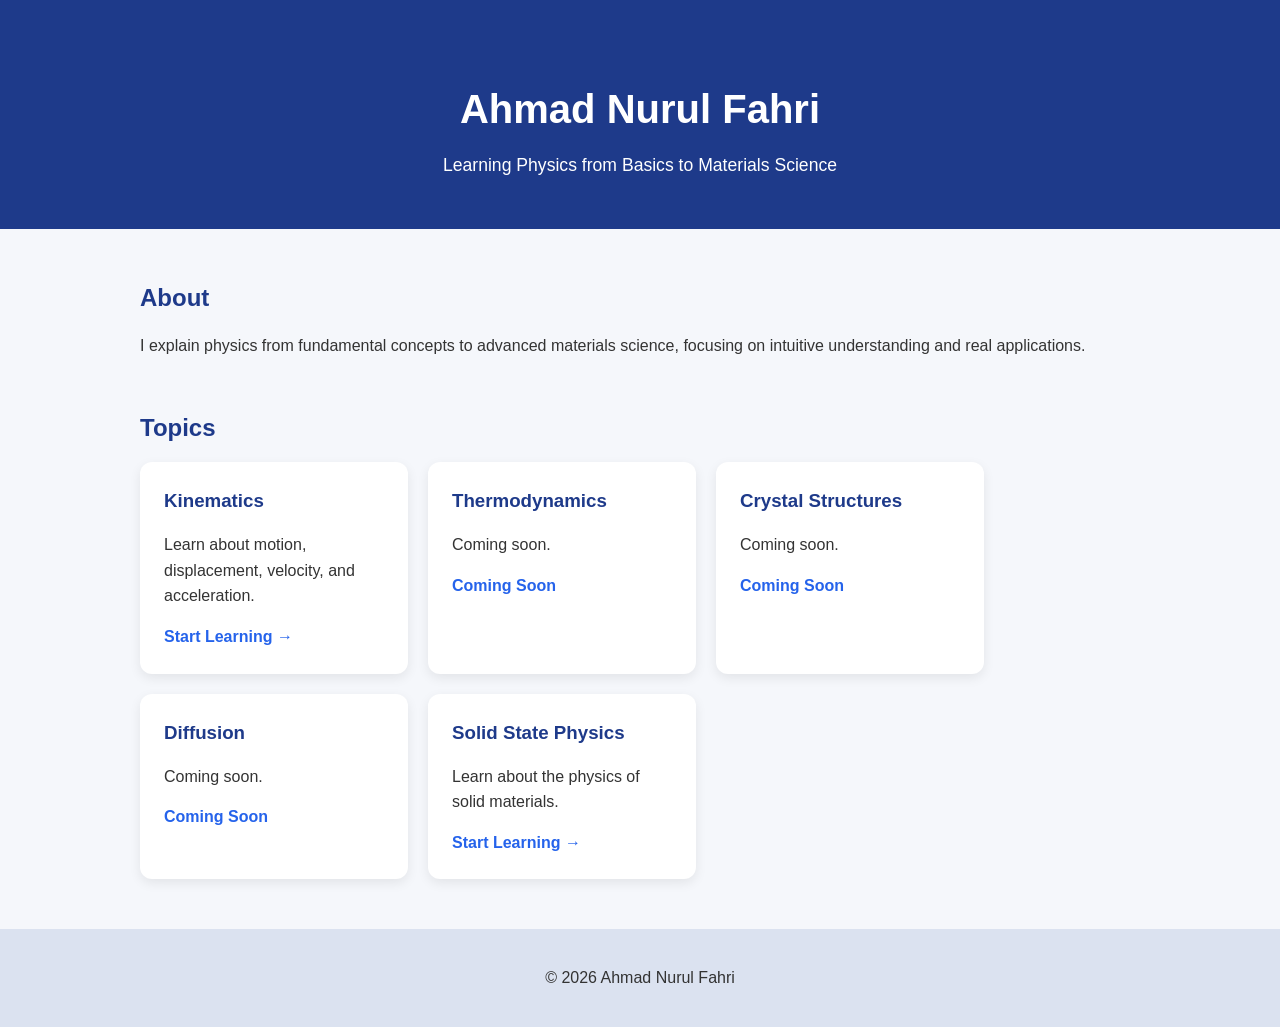
==== index.html @ f4416a4a "Add files via upload" ====
<!DOCTYPE html>
<html lang="en">
<head>
    <meta charset="UTF-8">
    <meta name="viewport" content="width=device-width, initial-scale=1.0">
    <title>Ahmad Nurul Fahri</title>
    <link rel="stylesheet" href="style.css">
</head>
<body>

    <header>
        <h1>Ahmad Nurul Fahri</h1>
        <p>Learning Physics from Basics to Materials Science</p>
    </header>

    <section class="about">
        <h2>About</h2>
        <p>
            I explain physics from fundamental concepts to advanced materials science,
            focusing on intuitive understanding and real applications.
        </p>
    </section>

    <section class="topics">
    <h2>Topics</h2>
    <div class="topic-grid">
        <a href="kinematics.html" class="topic-card">
            <h3>Kinematics</h3>
            <p>Learn about motion, displacement, velocity, and acceleration.</p>
            <span>Start Learning →</span>
        </a>

        <a href="#" class="topic-card">
            <h3>Thermodynamics</h3>
            <p>Coming soon.</p>
            <span>Coming Soon</span>
        </a>

        <a href="#" class="topic-card">
            <h3>Crystal Structures</h3>
            <p>Coming soon.</p>
            <span>Coming Soon</span>
        </a>

        <a href="#" class="topic-card">
            <h3>Diffusion</h3>
            <p>Coming soon.</p>
            <span>Coming Soon</span>
        </a>

        <a href="solidstatephysics.html" class="topic-card">
            <h3>Solid State Physics</h3>
            <p>Learn about the physics of solid materials.</p>
            <span>Start Learning →</span>
        </a>
    </div>
    </section>

    <footer>
        <p>© 2026 Ahmad Nurul Fahri</p>
    </footer>

</body>
</html>
---- style.css ----
body {
    font-family: "Segoe UI", Arial, sans-serif;
    margin: 0;
    background-color: #f5f7fb;
    color: #333;
    line-height: 1.6;
}

header {
    background-color: #1e3a8a;
    color: white;
    text-align: center;
    padding: 50px 20px;
}

header h1 {
    margin-bottom: 10px;
    font-size: 2.5rem;
}

header p {
    margin: 0;
    font-size: 1.1rem;
}

section {
    max-width: 1000px;
    margin: 50px auto;
    padding: 0 20px;
}

h2 {
    color: #1e3a8a;
    margin-bottom: 15px;
}

a {
    text-decoration: none;
}

.topic-grid {
    display: flex;
    flex-wrap: wrap;
    gap: 20px;
}

.topic-card {
    background: white;
    padding: 24px;
    border-radius: 12px;
    width: 220px;
    box-shadow: 0 4px 12px rgba(0, 0, 0, 0.08);
    color: #333;
    transition: transform 0.2s ease, box-shadow 0.2s ease;
}

.topic-card:hover {
    transform: translateY(-5px);
    box-shadow: 0 8px 18px rgba(0, 0, 0, 0.12);
}

.topic-card h3 {
    margin-top: 0;
    margin-bottom: 10px;
    color: #1e3a8a;
}

.topic-card p {
    margin-bottom: 15px;
}

.topic-card span {
    color: #2563eb;
    font-weight: bold;
}

.lesson-header {
    background-color: #1e3a8a;
    color: white;
    text-align: center;
    padding: 50px 20px;
}

.back-button {
    display: inline-block;
    margin-top: 20px;
    background-color: white;
    color: #1e3a8a;
    padding: 10px 18px;
    border-radius: 8px;
    font-weight: bold;
}

.back-button:hover {
    background-color: #e5e7eb;
}

.lesson-container {
    max-width: 900px;
    margin: 40px auto;
    padding: 0 20px;
}

.lesson-section {
    background: white;
    padding: 25px;
    margin-bottom: 25px;
    border-radius: 12px;
    box-shadow: 0 4px 12px rgba(0, 0, 0, 0.06);
}

.lesson-section h3 {
    margin-top: 20px;
    color: #2563eb;
}

.lesson-section ul {
    padding-left: 20px;
}

.lesson-section li {
    margin-bottom: 8px;
}

.equation {
    background-color: #eef4ff;
    border-left: 4px solid #2563eb;
    padding: 12px 16px;
    border-radius: 6px;
    font-weight: bold;
    margin: 15px 0;
}

.video-placeholder {
    margin-top: 15px;
    background-color: #e5e7eb;
    border: 2px dashed #9ca3af;
    border-radius: 12px;
    height: 220px;
    display: flex;
    justify-content: center;
    align-items: center;
    color: #555;
    font-size: 1.1rem;
}

footer {
    text-align: center;
    padding: 20px;
    background-color: #dbe2f0;
    margin-top: 40px;
}
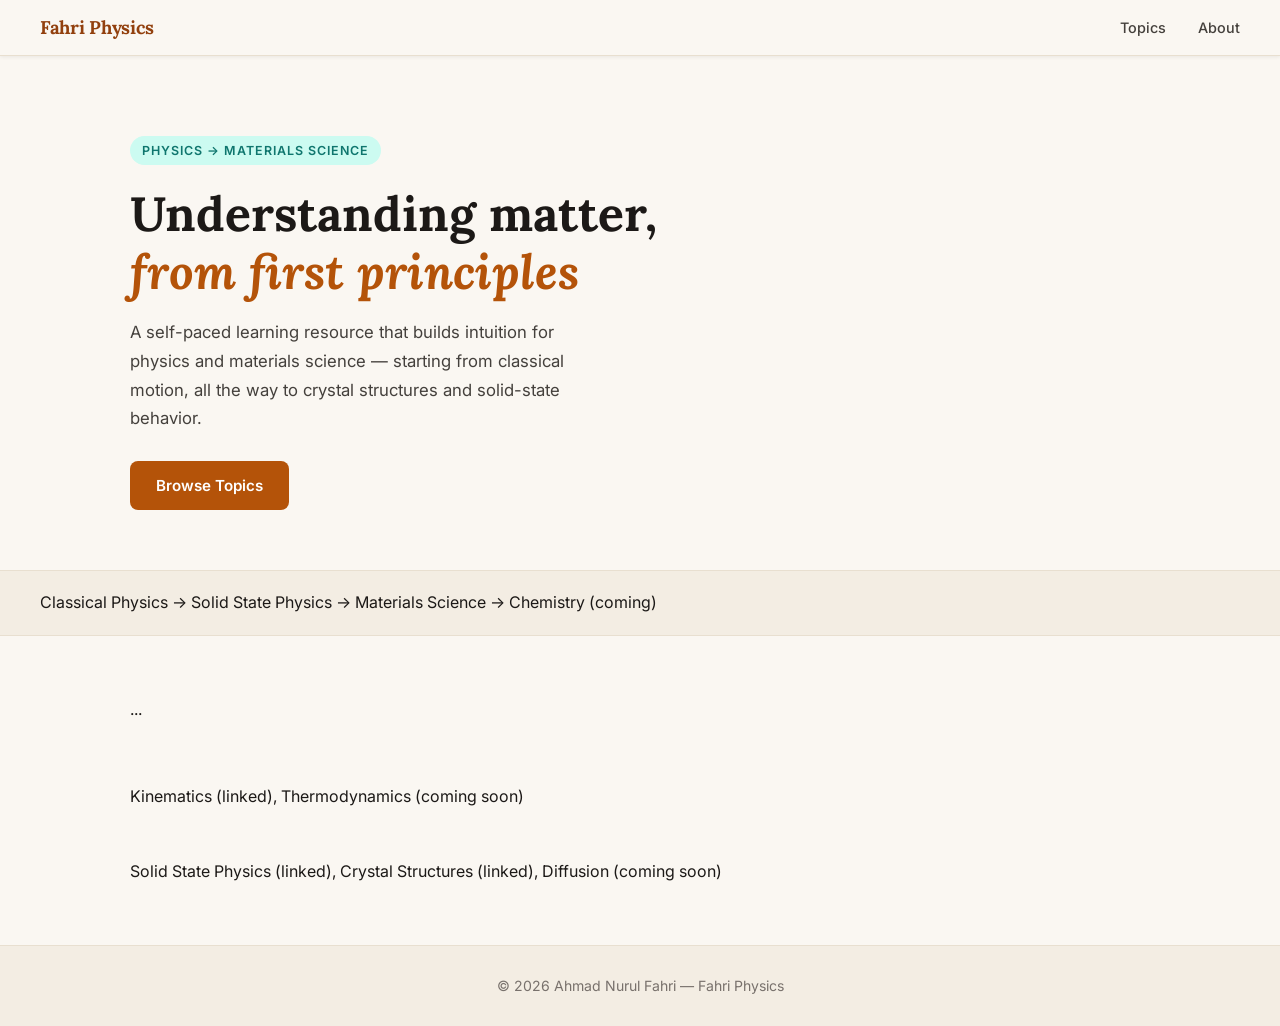
==== commit 1d897250: "Update index.html" ====
--- a/index.html
+++ b/index.html
@@ -3,62 +3,53 @@
 <head>
     <meta charset="UTF-8">
     <meta name="viewport" content="width=device-width, initial-scale=1.0">
-    <title>Ahmad Nurul Fahri</title>
+    <title>Fahri Physics — From Fundamentals to Materials Science</title>
     <link rel="stylesheet" href="style.css">
 </head>
 <body>
 
-    <header>
-        <h1>Ahmad Nurul Fahri</h1>
-        <p>Learning Physics from Basics to Materials Science</p>
-    </header>
+<!-- NAV -->
+<nav>
+    <span class="nav-logo">Fahri Physics</span>
+    <ul class="nav-links">
+        <li><a href="#topics">Topics</a></li>
+        <li><a href="#about">About</a></li>
+    </ul>
+</nav>
 
-    <section class="about">
-        <h2>About</h2>
-        <p>
-            I explain physics from fundamental concepts to advanced materials science,
-            focusing on intuitive understanding and real applications.
-        </p>
-    </section>
+<!-- HERO: split layout -->
+<section class="hero">
+    <div class="hero-text">
+        <span class="hero-tag">Physics → Materials Science</span>
+        <h1>Understanding matter,<br><em>from first principles</em></h1>
+        <p>A self-paced learning resource that builds intuition for physics and materials science —
+           starting from classical motion, all the way to crystal structures and solid-state behavior.</p>
+        <a href="#topics" class="hero-cta">Browse Topics</a>
+    </div>
+    <div class="hero-visual">
+        <!-- Atom SVG -->
+        <svg viewBox="0 0 280 280" ...> ... </svg>
+    </div>
+</section>
 
-    <section class="topics">
-    <h2>Topics</h2>
-    <div class="topic-grid">
-        <a href="kinematics.html" class="topic-card">
-            <h3>Kinematics</h3>
-            <p>Learn about motion, displacement, velocity, and acceleration.</p>
-            <span>Start Learning →</span>
-        </a>
+<!-- LEARNING PATH BAR -->
+<div class="path-bar">
+    Classical Physics → Solid State Physics → Materials Science → Chemistry (coming)
+</div>
 
-        <a href="#" class="topic-card">
-            <h3>Thermodynamics</h3>
-            <p>Coming soon.</p>
-            <span>Coming Soon</span>
-        </a>
+<!-- ABOUT -->
+<section class="about-section" id="about"> ... </section>
 
-        <a href="#" class="topic-card">
-            <h3>Crystal Structures</h3>
-            <p>Coming soon.</p>
-            <span>Coming Soon</span>
-        </a>
+<!-- TOPICS grouped by phase -->
+<section class="topics-section" id="topics">
+    <div class="topic-group"> <!-- Classical Physics -->
+        Kinematics (linked), Thermodynamics (coming soon)
+    </div>
+    <div class="topic-group"> <!-- Solid State Physics -->
+        Solid State Physics (linked), Crystal Structures (linked), Diffusion (coming soon)
+    </div>
+</section>
 
-        <a href="#" class="topic-card">
-            <h3>Diffusion</h3>
-            <p>Coming soon.</p>
-            <span>Coming Soon</span>
-        </a>
-
-        <a href="solidstatephysics.html" class="topic-card">
-            <h3>Solid State Physics</h3>
-            <p>Learn about the physics of solid materials.</p>
-            <span>Start Learning →</span>
-        </a>
-    </div>
-    </section>
-
-    <footer>
-        <p>© 2026 Ahmad Nurul Fahri</p>
-    </footer>
-
+<footer>© 2026 Ahmad Nurul Fahri — Fahri Physics</footer>
 </body>
 </html>
--- a/style.css
+++ b/style.css
@@ -1,152 +1,770 @@
+/* ===== FONTS ===== */
+@import url('https://fonts.googleapis.com/css2?family=Lora:ital,wght@0,400;0,600;0,700;1,400&family=Inter:wght@400;500;600&display=swap');
+
+/* ===== RESET & BASE ===== */
+*, *::before, *::after {
+    box-sizing: border-box;
+    margin: 0;
+    padding: 0;
+}
+
+:root {
+    --cream:    #faf7f2;
+    --cream-2:  #f3ede3;
+    --cream-3:  #e8dfd0;
+    --brown:    #92400e;
+    --amber:    #b45309;
+    --amber-lt: #fde68a;
+    --teal:     #0f766e;
+    --teal-lt:  #ccfbf1;
+    --ink:      #1c1917;
+    --ink-2:    #44403c;
+    --ink-3:    #78716c;
+    --white:    #ffffff;
+    --shadow-sm: 0 1px 4px rgba(0,0,0,0.07);
+    --shadow-md: 0 4px 16px rgba(0,0,0,0.10);
+    --shadow-lg: 0 8px 32px rgba(0,0,0,0.12);
+    --radius:   12px;
+}
+
+html { scroll-behavior: smooth; }
+
 body {
-    font-family: "Segoe UI", Arial, sans-serif;
+    font-family: 'Inter', sans-serif;
+    background-color: var(--cream);
+    color: var(--ink);
+    line-height: 1.7;
+    font-size: 1rem;
+}
+
+a { text-decoration: none; color: inherit; }
+
+/* ===== NAV ===== */
+nav {
+    position: sticky;
+    top: 0;
+    z-index: 100;
+    background: var(--cream);
+    border-bottom: 1px solid var(--cream-3);
+    padding: 0 40px;
+    display: flex;
+    align-items: center;
+    justify-content: space-between;
+    height: 56px;
+    box-shadow: var(--shadow-sm);
+}
+
+.nav-logo {
+    font-family: 'Lora', serif;
+    font-weight: 700;
+    font-size: 1.15rem;
+    color: var(--brown);
+    letter-spacing: -0.3px;
+}
+
+.nav-links {
+    display: flex;
+    gap: 32px;
+    list-style: none;
+}
+
+.nav-links a {
+    font-size: 0.9rem;
+    font-weight: 500;
+    color: var(--ink-2);
+    transition: color 0.2s;
+}
+
+.nav-links a:hover { color: var(--amber); }
+
+/* ===== HERO ===== */
+.hero {
+    max-width: 1100px;
+    margin: 0 auto;
+    padding: 80px 40px 60px;
+    display: flex;
+    align-items: center;
+    gap: 60px;
+}
+
+.hero-text { flex: 1; }
+
+.hero-tag {
+    display: inline-block;
+    background: var(--teal-lt);
+    color: var(--teal);
+    font-size: 0.78rem;
+    font-weight: 600;
+    letter-spacing: 0.08em;
+    text-transform: uppercase;
+    padding: 4px 12px;
+    border-radius: 100px;
+    margin-bottom: 20px;
+}
+
+.hero-text h1 {
+    font-family: 'Lora', serif;
+    font-size: clamp(2rem, 5vw, 3rem);
+    font-weight: 700;
+    line-height: 1.2;
+    color: var(--ink);
+    margin-bottom: 18px;
+}
+
+.hero-text h1 em {
+    font-style: italic;
+    color: var(--amber);
+}
+
+.hero-text p {
+    font-size: 1.05rem;
+    color: var(--ink-2);
+    max-width: 480px;
+    margin-bottom: 28px;
+}
+
+.hero-cta {
+    display: inline-block;
+    background: var(--amber);
+    color: var(--white);
+    padding: 12px 26px;
+    border-radius: 8px;
+    font-weight: 600;
+    font-size: 0.95rem;
+    transition: background 0.2s, transform 0.15s;
+}
+.hero-cta:hover {
+    background: var(--brown);
+    transform: translateY(-1px);
+}
+
+/* Hero visual — atom SVG decoration */
+.hero-visual {
+    flex: 0 0 300px;
+    display: flex;
+    align-items: center;
+    justify-content: center;
+}
+
+.hero-visual svg {
+    width: 280px;
+    height: 280px;
+    opacity: 0.85;
+}
+
+/* ===== DIVIDER ===== */
+.section-divider {
+    height: 1px;
+    background: var(--cream-3);
+    max-width: 1100px;
+    margin: 0 auto;
+}
+
+/* ===== ABOUT ===== */
+.about-section {
+    max-width: 1100px;
+    margin: 60px auto;
+    padding: 0 40px;
+    display: flex;
+    gap: 48px;
+    align-items: flex-start;
+}
+
+.about-label {
+    font-family: 'Lora', serif;
+    font-size: 0.75rem;
+    font-weight: 600;
+    letter-spacing: 0.12em;
+    text-transform: uppercase;
+    color: var(--ink-3);
+    min-width: 80px;
+    padding-top: 5px;
+}
+
+.about-body h2 {
+    font-family: 'Lora', serif;
+    font-size: 1.5rem;
+    font-weight: 700;
+    color: var(--ink);
+    margin-bottom: 12px;
+}
+
+.about-body p {
+    color: var(--ink-2);
+    max-width: 580px;
+}
+
+/* ===== PATH BAR ===== */
+.path-bar {
+    background: var(--cream-2);
+    border-top: 1px solid var(--cream-3);
+    border-bottom: 1px solid var(--cream-3);
+    padding: 18px 40px;
+}
+
+.path-bar-inner {
+    max-width: 1100px;
+    margin: 0 auto;
+    display: flex;
+    align-items: center;
+    gap: 0;
+    flex-wrap: wrap;
+    font-size: 0.85rem;
+    color: var(--ink-2);
+    font-weight: 500;
+}
+
+.path-step {
+    display: flex;
+    align-items: center;
+    gap: 8px;
+}
+
+.path-step-dot {
+    width: 10px;
+    height: 10px;
+    border-radius: 50%;
+    background: var(--cream-3);
+    border: 2px solid var(--ink-3);
+    flex-shrink: 0;
+}
+
+.path-step.active .path-step-dot {
+    background: var(--amber);
+    border-color: var(--amber);
+}
+
+.path-step.done .path-step-dot {
+    background: var(--teal);
+    border-color: var(--teal);
+}
+
+.path-arrow {
+    margin: 0 12px;
+    color: var(--ink-3);
+}
+
+/* ===== TOPICS ===== */
+.topics-section {
+    max-width: 1100px;
+    margin: 60px auto;
+    padding: 0 40px;
+}
+
+.topics-section h2 {
+    font-family: 'Lora', serif;
+    font-size: 1.6rem;
+    font-weight: 700;
+    color: var(--ink);
+    margin-bottom: 8px;
+}
+
+.topics-section .section-sub {
+    color: var(--ink-3);
+    font-size: 0.95rem;
+    margin-bottom: 32px;
+}
+
+.topic-group {
+    margin-bottom: 48px;
+}
+
+.topic-group-label {
+    font-size: 0.75rem;
+    font-weight: 600;
+    letter-spacing: 0.1em;
+    text-transform: uppercase;
+    color: var(--amber);
+    border-bottom: 1px solid var(--cream-3);
+    padding-bottom: 8px;
+    margin-bottom: 20px;
+}
+
+.topic-grid {
+    display: grid;
+    grid-template-columns: repeat(auto-fill, minmax(220px, 1fr));
+    gap: 18px;
+}
+
+.topic-card {
+    background: var(--white);
+    border: 1px solid var(--cream-3);
+    border-radius: var(--radius);
+    padding: 22px;
+    display: flex;
+    flex-direction: column;
+    gap: 8px;
+    transition: box-shadow 0.2s, transform 0.2s, border-color 0.2s;
+    cursor: pointer;
+}
+
+.topic-card:hover {
+    box-shadow: var(--shadow-md);
+    transform: translateY(-3px);
+    border-color: var(--amber);
+}
+
+.topic-card.disabled {
+    opacity: 0.6;
+    pointer-events: none;
+}
+
+.topic-card-icon {
+    font-size: 1.5rem;
+    margin-bottom: 4px;
+}
+
+.topic-card h3 {
+    font-family: 'Lora', serif;
+    font-size: 1.05rem;
+    font-weight: 700;
+    color: var(--ink);
+}
+
+.topic-card p {
+    font-size: 0.88rem;
+    color: var(--ink-3);
+    flex: 1;
+}
+
+.topic-card-cta {
+    font-size: 0.82rem;
+    font-weight: 600;
+    color: var(--teal);
+}
+
+.topic-card.disabled .topic-card-cta {
+    color: var(--ink-3);
+}
+
+/* ===== FOOTER ===== */
+footer {
+    background: var(--cream-2);
+    border-top: 1px solid var(--cream-3);
+    text-align: center;
+    padding: 28px 20px;
+    font-size: 0.88rem;
+    color: var(--ink-3);
+    margin-top: 60px;
+}
+
+/* ===========================
+   LESSON PAGES
+   =========================== */
+
+/* --- Header --- */
+.lesson-header {
+    background: linear-gradient(135deg, #1c1917 0%, #292524 100%);
+    color: var(--white);
+    padding: 56px 40px 44px;
+    position: relative;
+    overflow: hidden;
+}
+
+.lesson-header::before {
+    content: '';
+    position: absolute;
+    inset: 0;
+    background: repeating-linear-gradient(
+        -55deg,
+        transparent,
+        transparent 60px,
+        rgba(255,255,255,0.018) 60px,
+        rgba(255,255,255,0.018) 61px
+    );
+}
+
+.lesson-header-inner {
+    max-width: 900px;
+    margin: 0 auto;
+    position: relative;
+}
+
+.lesson-breadcrumb {
+    font-size: 0.8rem;
+    opacity: 0.55;
+    margin-bottom: 16px;
+    display: flex;
+    align-items: center;
+    gap: 6px;
+}
+
+.lesson-breadcrumb a {
+    color: inherit;
+    opacity: 0.9;
+    transition: opacity 0.15s;
+}
+.lesson-breadcrumb a:hover { opacity: 1; }
+
+.lesson-category-tag {
+    display: inline-block;
+    background: rgba(180, 83, 9, 0.35);
+    border: 1px solid rgba(180, 83, 9, 0.6);
+    color: #fbbf24;
+    font-size: 0.72rem;
+    font-weight: 600;
+    letter-spacing: 0.1em;
+    text-transform: uppercase;
+    padding: 3px 10px;
+    border-radius: 100px;
+    margin-bottom: 14px;
+}
+
+.lesson-header h1 {
+    font-family: 'Lora', serif;
+    font-size: clamp(1.9rem, 4vw, 2.8rem);
+    font-weight: 700;
+    margin-bottom: 10px;
+    line-height: 1.15;
+}
+
+.lesson-header p {
+    font-size: 1rem;
+    opacity: 0.7;
+    max-width: 500px;
+    margin-bottom: 28px;
+    line-height: 1.6;
+}
+
+.lesson-header-meta {
+    display: flex;
+    align-items: center;
+    gap: 24px;
+    flex-wrap: wrap;
+}
+
+.back-button {
+    display: inline-flex;
+    align-items: center;
+    gap: 6px;
+    background: rgba(255,255,255,0.1);
+    color: var(--white);
+    border: 1px solid rgba(255,255,255,0.18);
+    padding: 8px 16px;
+    border-radius: 8px;
+    font-size: 0.85rem;
+    font-weight: 500;
+    transition: background 0.2s;
+}
+.back-button:hover { background: rgba(255,255,255,0.2); }
+
+.lesson-read-time {
+    font-size: 0.8rem;
+    opacity: 0.5;
+}
+
+/* --- Layout: main + sidebar --- */
+.lesson-body {
+    max-width: 1100px;
+    margin: 48px auto;
+    padding: 0 24px;
+    display: grid;
+    grid-template-columns: 1fr 240px;
+    gap: 40px;
+    align-items: start;
+}
+
+/* --- TOC Sidebar --- */
+.lesson-toc {
+    position: sticky;
+    top: 72px;
+    background: var(--white);
+    border: 1px solid var(--cream-3);
+    border-radius: var(--radius);
+    padding: 20px;
+    box-shadow: var(--shadow-sm);
+}
+
+.lesson-toc-title {
+    font-size: 0.72rem;
+    font-weight: 700;
+    letter-spacing: 0.1em;
+    text-transform: uppercase;
+    color: var(--ink-3);
+    margin-bottom: 14px;
+}
+
+.lesson-toc ol {
+    list-style: none;
+    padding: 0;
+    counter-reset: toc;
+}
+
+.lesson-toc li {
+    counter-increment: toc;
+    margin-bottom: 8px;
+}
+
+.lesson-toc a {
+    display: flex;
+    align-items: flex-start;
+    gap: 8px;
+    font-size: 0.84rem;
+    color: var(--ink-2);
+    line-height: 1.4;
+    transition: color 0.15s;
+}
+
+.lesson-toc a::before {
+    content: counter(toc);
+    font-size: 0.72rem;
+    font-weight: 700;
+    color: var(--amber);
+    min-width: 16px;
+    padding-top: 1px;
+}
+
+.lesson-toc a:hover { color: var(--amber); }
+
+/* --- Lesson Sections --- */
+.lesson-content { min-width: 0; }
+
+.lesson-section {
+    background: var(--white);
+    border: 1px solid var(--cream-3);
+    border-radius: var(--radius);
+    padding: 32px 36px;
+    margin-bottom: 24px;
+    box-shadow: var(--shadow-sm);
+    scroll-margin-top: 80px;
+}
+
+.lesson-section-num {
+    font-size: 0.72rem;
+    font-weight: 700;
+    letter-spacing: 0.1em;
+    text-transform: uppercase;
+    color: var(--amber);
+    margin-bottom: 6px;
+}
+
+.lesson-section h2 {
+    font-family: 'Lora', serif;
+    font-size: 1.35rem;
+    font-weight: 700;
+    color: var(--ink);
+    margin-bottom: 16px;
+    padding-bottom: 12px;
+    border-bottom: 1px solid var(--cream-2);
+}
+
+.lesson-section h3 {
+    font-size: 1rem;
+    font-weight: 600;
+    color: var(--ink);
+    margin: 24px 0 8px;
+    display: flex;
+    align-items: center;
+    gap: 8px;
+}
+
+.lesson-section h3::before {
+    content: '';
+    display: inline-block;
+    width: 4px;
+    height: 16px;
+    background: var(--amber);
+    border-radius: 2px;
+    flex-shrink: 0;
+}
+
+.lesson-section p {
+    color: var(--ink-2);
+    margin-bottom: 12px;
+}
+
+.lesson-section ul, .lesson-section ol {
+    padding-left: 22px;
+    color: var(--ink-2);
+}
+
+.lesson-section li { margin-bottom: 8px; }
+
+/* --- Equation --- */
+.equation {
+    background: var(--cream-2);
+    border-left: 3px solid var(--amber);
+    padding: 16px 20px;
+    border-radius: 0 8px 8px 0;
+    font-family: 'Lora', serif;
+    font-weight: 600;
+    margin: 16px 0;
+    color: var(--ink);
+    font-size: 1.05rem;
+}
+
+/* --- Callout boxes --- */
+.callout {
+    border-radius: 10px;
+    padding: 16px 20px;
+    margin: 18px 0;
+    display: flex;
+    gap: 14px;
+    align-items: flex-start;
+}
+
+.callout-icon {
+    font-size: 1.1rem;
+    flex-shrink: 0;
+    margin-top: 1px;
+}
+
+.callout-body { flex: 1; }
+
+.callout-body strong {
+    display: block;
+    font-size: 0.85rem;
+    font-weight: 700;
+    margin-bottom: 4px;
+}
+
+.callout-body p {
+    font-size: 0.9rem;
     margin: 0;
-    background-color: #f5f7fb;
-    color: #333;
-    line-height: 1.6;
-}
-
-header {
-    background-color: #1e3a8a;
-    color: white;
-    text-align: center;
-    padding: 50px 20px;
-}
-
-header h1 {
-    margin-bottom: 10px;
-    font-size: 2.5rem;
-}
-
-header p {
-    margin: 0;
-    font-size: 1.1rem;
-}
-
-section {
-    max-width: 1000px;
-    margin: 50px auto;
-    padding: 0 20px;
-}
-
-h2 {
-    color: #1e3a8a;
-    margin-bottom: 15px;
-}
-
-a {
-    text-decoration: none;
-}
-
-.topic-grid {
-    display: flex;
-    flex-wrap: wrap;
-    gap: 20px;
-}
-
-.topic-card {
-    background: white;
-    padding: 24px;
-    border-radius: 12px;
-    width: 220px;
-    box-shadow: 0 4px 12px rgba(0, 0, 0, 0.08);
-    color: #333;
-    transition: transform 0.2s ease, box-shadow 0.2s ease;
-}
-
-.topic-card:hover {
-    transform: translateY(-5px);
-    box-shadow: 0 8px 18px rgba(0, 0, 0, 0.12);
-}
-
-.topic-card h3 {
-    margin-top: 0;
-    margin-bottom: 10px;
-    color: #1e3a8a;
-}
-
-.topic-card p {
-    margin-bottom: 15px;
-}
-
-.topic-card span {
-    color: #2563eb;
-    font-weight: bold;
-}
-
-.lesson-header {
-    background-color: #1e3a8a;
-    color: white;
-    text-align: center;
-    padding: 50px 20px;
-}
-
-.back-button {
+}
+
+.callout.tip {
+    background: var(--teal-lt);
+    border: 1px solid #99f6e4;
+}
+.callout.tip .callout-body strong { color: var(--teal); }
+.callout.tip .callout-body p { color: #134e4a; }
+
+.callout.key {
+    background: #fffbeb;
+    border: 1px solid #fde68a;
+}
+.callout.key .callout-body strong { color: #92400e; }
+.callout.key .callout-body p { color: #78350f; }
+
+.callout.note {
+    background: #f5f3ff;
+    border: 1px solid #ddd6fe;
+}
+.callout.note .callout-body strong { color: #5b21b6; }
+.callout.note .callout-body p { color: #4c1d95; }
+
+/* --- Definition card --- */
+.def-grid {
+    display: grid;
+    grid-template-columns: repeat(auto-fill, minmax(190px, 1fr));
+    gap: 14px;
+    margin: 16px 0;
+}
+
+.def-card {
+    background: var(--cream);
+    border: 1px solid var(--cream-3);
+    border-radius: 10px;
+    padding: 16px;
+}
+
+.def-card-term {
+    font-weight: 700;
+    font-size: 0.9rem;
+    color: var(--brown);
+    margin-bottom: 4px;
+    font-family: 'Lora', serif;
+}
+
+.def-card-desc {
+    font-size: 0.83rem;
+    color: var(--ink-2);
+    line-height: 1.5;
+}
+
+.def-card-badge {
     display: inline-block;
-    margin-top: 20px;
-    background-color: white;
-    color: #1e3a8a;
-    padding: 10px 18px;
-    border-radius: 8px;
-    font-weight: bold;
-}
-
-.back-button:hover {
-    background-color: #e5e7eb;
-}
-
-.lesson-container {
-    max-width: 900px;
-    margin: 40px auto;
-    padding: 0 20px;
-}
-
-.lesson-section {
-    background: white;
-    padding: 25px;
-    margin-bottom: 25px;
-    border-radius: 12px;
-    box-shadow: 0 4px 12px rgba(0, 0, 0, 0.06);
-}
-
-.lesson-section h3 {
-    margin-top: 20px;
-    color: #2563eb;
-}
-
-.lesson-section ul {
-    padding-left: 20px;
-}
-
-.lesson-section li {
-    margin-bottom: 8px;
-}
-
-.equation {
-    background-color: #eef4ff;
-    border-left: 4px solid #2563eb;
-    padding: 12px 16px;
-    border-radius: 6px;
-    font-weight: bold;
-    margin: 15px 0;
-}
-
+    font-size: 0.68rem;
+    font-weight: 600;
+    padding: 1px 7px;
+    border-radius: 100px;
+    margin-top: 6px;
+}
+
+.badge-vector { background: #dbeafe; color: #1d4ed8; }
+.badge-scalar { background: #dcfce7; color: #15803d; }
+
+/* --- Video placeholder --- */
 .video-placeholder {
-    margin-top: 15px;
-    background-color: #e5e7eb;
-    border: 2px dashed #9ca3af;
-    border-radius: 12px;
+    margin-top: 16px;
+    background: var(--cream-2);
+    border: 2px dashed var(--cream-3);
+    border-radius: var(--radius);
     height: 220px;
     display: flex;
+    flex-direction: column;
     justify-content: center;
     align-items: center;
-    color: #555;
-    font-size: 1.1rem;
-}
-
-footer {
-    text-align: center;
-    padding: 20px;
-    background-color: #dbe2f0;
-    margin-top: 40px;
-}
+    gap: 8px;
+    color: var(--ink-3);
+    font-size: 0.95rem;
+}
+
+.video-placeholder span { font-size: 2rem; }
+
+/* --- References --- */
+.learning-reference {
+    background: var(--cream-2);
+    border: 1px solid var(--cream-3);
+    border-radius: var(--radius);
+    padding: 24px 36px;
+    margin-bottom: 24px;
+}
+
+.learning-reference h2 {
+    font-size: 0.75rem;
+    font-weight: 700;
+    letter-spacing: 0.1em;
+    text-transform: uppercase;
+    color: var(--ink-3);
+    margin-bottom: 12px;
+}
+
+.learning-reference p {
+    font-size: 0.85rem;
+    color: var(--ink-3);
+    margin-bottom: 6px;
+}
+
+/* --- Responsive --- */
+@media (max-width: 820px) {
+    .lesson-body {
+        grid-template-columns: 1fr;
+        gap: 24px;
+    }
+    .lesson-toc { position: static; order: -1; }
+    .lesson-section { padding: 22px 20px; }
+    .lesson-header { padding: 44px 20px 36px; }
+}
+
+/* ===== RESPONSIVE ===== */
+@media (max-width: 768px) {
+    nav { padding: 0 20px; }
+    .nav-links { gap: 16px; }
+
+    .hero {
+        flex-direction: column;
+        padding: 48px 20px 40px;
+        gap: 32px;
+        text-align: center;
+    }
+
+    .hero-text p { max-width: 100%; }
+
+    .hero-visual { flex: 0 0 auto; }
+    .hero-visual svg { width: 200px; height: 200px; }
+
+    .about-section {
+        flex-direction: column;
+        gap: 12px;
+        padding: 0 20px;
+    }
+
+    .topics-section { padding: 0 20px; }
+    .path-bar { padding: 14px 20px; }
+
+    .lesson-section { padding: 22px 18px; }
+    .lesson-container { padding: 0 16px; }
+    .lesson-header { padding: 48px 20px 36px; }
+}
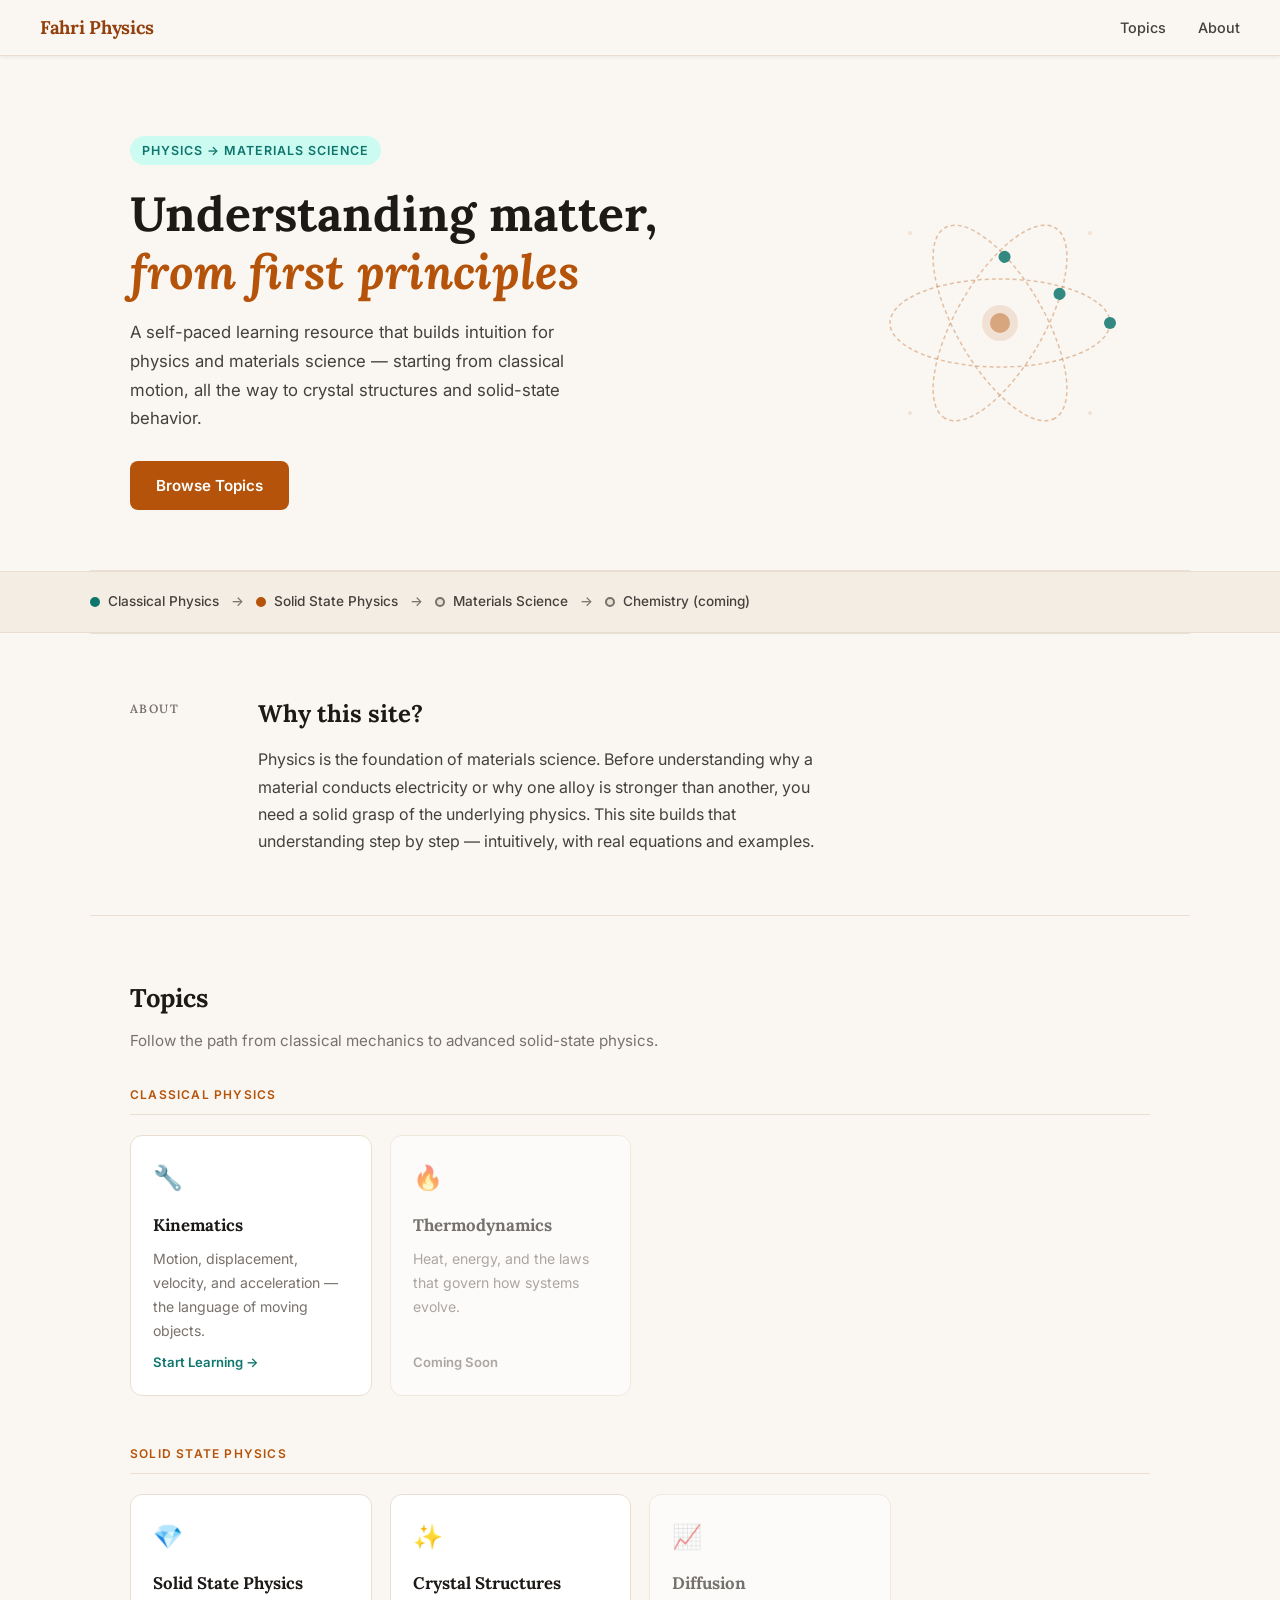
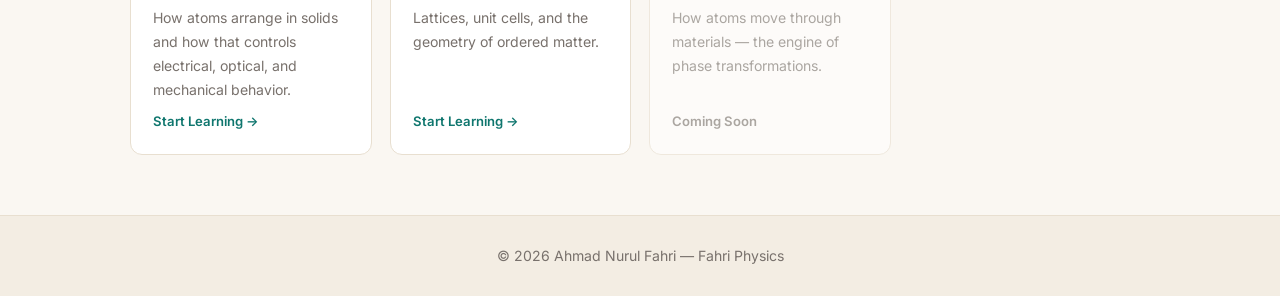
==== commit 1aedb9ed: "Add files via upload" ====
--- a/index.html
+++ b/index.html
@@ -1,55 +1,154 @@
-<!DOCTYPE html>
-<html lang="en">
-<head>
-    <meta charset="UTF-8">
-    <meta name="viewport" content="width=device-width, initial-scale=1.0">
-    <title>Fahri Physics — From Fundamentals to Materials Science</title>
-    <link rel="stylesheet" href="style.css">
-</head>
-<body>
-
-<!-- NAV -->
-<nav>
-    <span class="nav-logo">Fahri Physics</span>
-    <ul class="nav-links">
-        <li><a href="#topics">Topics</a></li>
-        <li><a href="#about">About</a></li>
-    </ul>
-</nav>
-
-<!-- HERO: split layout -->
-<section class="hero">
-    <div class="hero-text">
-        <span class="hero-tag">Physics → Materials Science</span>
-        <h1>Understanding matter,<br><em>from first principles</em></h1>
-        <p>A self-paced learning resource that builds intuition for physics and materials science —
-           starting from classical motion, all the way to crystal structures and solid-state behavior.</p>
-        <a href="#topics" class="hero-cta">Browse Topics</a>
-    </div>
-    <div class="hero-visual">
-        <!-- Atom SVG -->
-        <svg viewBox="0 0 280 280" ...> ... </svg>
-    </div>
-</section>
-
-<!-- LEARNING PATH BAR -->
-<div class="path-bar">
-    Classical Physics → Solid State Physics → Materials Science → Chemistry (coming)
-</div>
-
-<!-- ABOUT -->
-<section class="about-section" id="about"> ... </section>
-
-<!-- TOPICS grouped by phase -->
-<section class="topics-section" id="topics">
-    <div class="topic-group"> <!-- Classical Physics -->
-        Kinematics (linked), Thermodynamics (coming soon)
-    </div>
-    <div class="topic-group"> <!-- Solid State Physics -->
-        Solid State Physics (linked), Crystal Structures (linked), Diffusion (coming soon)
-    </div>
-</section>
-
-<footer>© 2026 Ahmad Nurul Fahri — Fahri Physics</footer>
-</body>
-</html>
+<!DOCTYPE html>
+<html lang="en">
+<head>
+    <meta charset="UTF-8">
+    <meta name="viewport" content="width=device-width, initial-scale=1.0">
+    <title>Fahri Physics — From Fundamentals to Materials Science</title>
+    <link rel="stylesheet" href="style.css">
+</head>
+<body>
+
+<!-- NAV -->
+<nav>
+    <span class="nav-logo">Fahri Physics</span>
+    <ul class="nav-links">
+        <li><a href="#topics">Topics</a></li>
+        <li><a href="#about">About</a></li>
+    </ul>
+</nav>
+
+<!-- HERO -->
+<section class="hero">
+    <div class="hero-text">
+        <span class="hero-tag">Physics &rarr; Materials Science</span>
+        <h1>Understanding matter,<br><em>from first principles</em></h1>
+        <p>
+            A self-paced learning resource that builds intuition for physics and materials science —
+            starting from classical motion, all the way to crystal structures and solid-state behavior.
+        </p>
+        <a href="#topics" class="hero-cta">Browse Topics</a>
+    </div>
+
+    <div class="hero-visual">
+        <!-- Atom SVG illustration -->
+        <svg viewBox="0 0 280 280" fill="none" xmlns="http://www.w3.org/2000/svg" aria-hidden="true">
+            <!-- Orbits -->
+            <ellipse cx="140" cy="140" rx="110" ry="44" stroke="#b45309" stroke-width="1.5" stroke-dasharray="4 3" opacity="0.4"/>
+            <ellipse cx="140" cy="140" rx="110" ry="44" stroke="#b45309" stroke-width="1.5" stroke-dasharray="4 3" opacity="0.4" transform="rotate(60 140 140)"/>
+            <ellipse cx="140" cy="140" rx="110" ry="44" stroke="#b45309" stroke-width="1.5" stroke-dasharray="4 3" opacity="0.4" transform="rotate(120 140 140)"/>
+            <!-- Nucleus -->
+            <circle cx="140" cy="140" r="18" fill="#b45309" opacity="0.15"/>
+            <circle cx="140" cy="140" r="10" fill="#b45309" opacity="0.5"/>
+            <!-- Electrons -->
+            <circle cx="250" cy="140" r="6" fill="#0f766e"/>
+            <circle cx="85"  cy="103" r="6" fill="#0f766e" transform="rotate(60 140 140)"/>
+            <circle cx="85"  cy="103" r="6" fill="#0f766e" transform="rotate(120 140 140)"/>
+            <!-- Subtle grid dots -->
+            <circle cx="50"  cy="50"  r="2" fill="#b45309" opacity="0.15"/>
+            <circle cx="230" cy="50"  r="2" fill="#b45309" opacity="0.15"/>
+            <circle cx="50"  cy="230" r="2" fill="#b45309" opacity="0.15"/>
+            <circle cx="230" cy="230" r="2" fill="#b45309" opacity="0.15"/>
+        </svg>
+    </div>
+</section>
+
+<div class="section-divider"></div>
+
+<!-- LEARNING PATH BAR -->
+<div class="path-bar">
+    <div class="path-bar-inner">
+        <div class="path-step done">
+            <div class="path-step-dot"></div>
+            <span>Classical Physics</span>
+        </div>
+        <span class="path-arrow">&#8594;</span>
+        <div class="path-step active">
+            <div class="path-step-dot"></div>
+            <span>Solid State Physics</span>
+        </div>
+        <span class="path-arrow">&#8594;</span>
+        <div class="path-step">
+            <div class="path-step-dot"></div>
+            <span>Materials Science</span>
+        </div>
+        <span class="path-arrow">&#8594;</span>
+        <div class="path-step">
+            <div class="path-step-dot"></div>
+            <span>Chemistry (coming)</span>
+        </div>
+    </div>
+</div>
+
+<div class="section-divider"></div>
+
+<!-- ABOUT -->
+<section class="about-section" id="about">
+    <span class="about-label">About</span>
+    <div class="about-body">
+        <h2>Why this site?</h2>
+        <p>
+            Physics is the foundation of materials science. Before understanding why a material conducts electricity
+            or why one alloy is stronger than another, you need a solid grasp of the underlying physics.
+            This site builds that understanding step by step — intuitively, with real equations and examples.
+        </p>
+    </div>
+</section>
+
+<div class="section-divider"></div>
+
+<!-- TOPICS -->
+<section class="topics-section" id="topics">
+    <h2>Topics</h2>
+    <p class="section-sub">Follow the path from classical mechanics to advanced solid-state physics.</p>
+
+    <!-- Group 1 -->
+    <div class="topic-group">
+        <div class="topic-group-label">Classical Physics</div>
+        <div class="topic-grid">
+            <a href="kinematics.html" class="topic-card">
+                <div class="topic-card-icon">&#128295;</div>
+                <h3>Kinematics</h3>
+                <p>Motion, displacement, velocity, and acceleration — the language of moving objects.</p>
+                <span class="topic-card-cta">Start Learning &rarr;</span>
+            </a>
+            <div class="topic-card disabled">
+                <div class="topic-card-icon">&#128293;</div>
+                <h3>Thermodynamics</h3>
+                <p>Heat, energy, and the laws that govern how systems evolve.</p>
+                <span class="topic-card-cta">Coming Soon</span>
+            </div>
+        </div>
+    </div>
+
+    <!-- Group 2 -->
+    <div class="topic-group">
+        <div class="topic-group-label">Solid State Physics</div>
+        <div class="topic-grid">
+            <a href="solidstatephysics.html" class="topic-card">
+                <div class="topic-card-icon">&#128142;</div>
+                <h3>Solid State Physics</h3>
+                <p>How atoms arrange in solids and how that controls electrical, optical, and mechanical behavior.</p>
+                <span class="topic-card-cta">Start Learning &rarr;</span>
+            </a>
+            <a href="crystal-structure.html" class="topic-card">
+                <div class="topic-card-icon">&#10024;</div>
+                <h3>Crystal Structures</h3>
+                <p>Lattices, unit cells, and the geometry of ordered matter.</p>
+                <span class="topic-card-cta">Start Learning &rarr;</span>
+            </a>
+            <div class="topic-card disabled">
+                <div class="topic-card-icon">&#128200;</div>
+                <h3>Diffusion</h3>
+                <p>How atoms move through materials — the engine of phase transformations.</p>
+                <span class="topic-card-cta">Coming Soon</span>
+            </div>
+        </div>
+    </div>
+</section>
+
+<footer>
+    <p>&copy; 2026 Ahmad Nurul Fahri &mdash; Fahri Physics</p>
+</footer>
+
+</body>
+</html>
--- a/style.css
+++ b/style.css
@@ -1,770 +1,770 @@
-/* ===== FONTS ===== */
-@import url('https://fonts.googleapis.com/css2?family=Lora:ital,wght@0,400;0,600;0,700;1,400&family=Inter:wght@400;500;600&display=swap');
-
-/* ===== RESET & BASE ===== */
-*, *::before, *::after {
-    box-sizing: border-box;
-    margin: 0;
-    padding: 0;
-}
-
-:root {
-    --cream:    #faf7f2;
-    --cream-2:  #f3ede3;
-    --cream-3:  #e8dfd0;
-    --brown:    #92400e;
-    --amber:    #b45309;
-    --amber-lt: #fde68a;
-    --teal:     #0f766e;
-    --teal-lt:  #ccfbf1;
-    --ink:      #1c1917;
-    --ink-2:    #44403c;
-    --ink-3:    #78716c;
-    --white:    #ffffff;
-    --shadow-sm: 0 1px 4px rgba(0,0,0,0.07);
-    --shadow-md: 0 4px 16px rgba(0,0,0,0.10);
-    --shadow-lg: 0 8px 32px rgba(0,0,0,0.12);
-    --radius:   12px;
-}
-
-html { scroll-behavior: smooth; }
-
-body {
-    font-family: 'Inter', sans-serif;
-    background-color: var(--cream);
-    color: var(--ink);
-    line-height: 1.7;
-    font-size: 1rem;
-}
-
-a { text-decoration: none; color: inherit; }
-
-/* ===== NAV ===== */
-nav {
-    position: sticky;
-    top: 0;
-    z-index: 100;
-    background: var(--cream);
-    border-bottom: 1px solid var(--cream-3);
-    padding: 0 40px;
-    display: flex;
-    align-items: center;
-    justify-content: space-between;
-    height: 56px;
-    box-shadow: var(--shadow-sm);
-}
-
-.nav-logo {
-    font-family: 'Lora', serif;
-    font-weight: 700;
-    font-size: 1.15rem;
-    color: var(--brown);
-    letter-spacing: -0.3px;
-}
-
-.nav-links {
-    display: flex;
-    gap: 32px;
-    list-style: none;
-}
-
-.nav-links a {
-    font-size: 0.9rem;
-    font-weight: 500;
-    color: var(--ink-2);
-    transition: color 0.2s;
-}
-
-.nav-links a:hover { color: var(--amber); }
-
-/* ===== HERO ===== */
-.hero {
-    max-width: 1100px;
-    margin: 0 auto;
-    padding: 80px 40px 60px;
-    display: flex;
-    align-items: center;
-    gap: 60px;
-}
-
-.hero-text { flex: 1; }
-
-.hero-tag {
-    display: inline-block;
-    background: var(--teal-lt);
-    color: var(--teal);
-    font-size: 0.78rem;
-    font-weight: 600;
-    letter-spacing: 0.08em;
-    text-transform: uppercase;
-    padding: 4px 12px;
-    border-radius: 100px;
-    margin-bottom: 20px;
-}
-
-.hero-text h1 {
-    font-family: 'Lora', serif;
-    font-size: clamp(2rem, 5vw, 3rem);
-    font-weight: 700;
-    line-height: 1.2;
-    color: var(--ink);
-    margin-bottom: 18px;
-}
-
-.hero-text h1 em {
-    font-style: italic;
-    color: var(--amber);
-}
-
-.hero-text p {
-    font-size: 1.05rem;
-    color: var(--ink-2);
-    max-width: 480px;
-    margin-bottom: 28px;
-}
-
-.hero-cta {
-    display: inline-block;
-    background: var(--amber);
-    color: var(--white);
-    padding: 12px 26px;
-    border-radius: 8px;
-    font-weight: 600;
-    font-size: 0.95rem;
-    transition: background 0.2s, transform 0.15s;
-}
-.hero-cta:hover {
-    background: var(--brown);
-    transform: translateY(-1px);
-}
-
-/* Hero visual — atom SVG decoration */
-.hero-visual {
-    flex: 0 0 300px;
-    display: flex;
-    align-items: center;
-    justify-content: center;
-}
-
-.hero-visual svg {
-    width: 280px;
-    height: 280px;
-    opacity: 0.85;
-}
-
-/* ===== DIVIDER ===== */
-.section-divider {
-    height: 1px;
-    background: var(--cream-3);
-    max-width: 1100px;
-    margin: 0 auto;
-}
-
-/* ===== ABOUT ===== */
-.about-section {
-    max-width: 1100px;
-    margin: 60px auto;
-    padding: 0 40px;
-    display: flex;
-    gap: 48px;
-    align-items: flex-start;
-}
-
-.about-label {
-    font-family: 'Lora', serif;
-    font-size: 0.75rem;
-    font-weight: 600;
-    letter-spacing: 0.12em;
-    text-transform: uppercase;
-    color: var(--ink-3);
-    min-width: 80px;
-    padding-top: 5px;
-}
-
-.about-body h2 {
-    font-family: 'Lora', serif;
-    font-size: 1.5rem;
-    font-weight: 700;
-    color: var(--ink);
-    margin-bottom: 12px;
-}
-
-.about-body p {
-    color: var(--ink-2);
-    max-width: 580px;
-}
-
-/* ===== PATH BAR ===== */
-.path-bar {
-    background: var(--cream-2);
-    border-top: 1px solid var(--cream-3);
-    border-bottom: 1px solid var(--cream-3);
-    padding: 18px 40px;
-}
-
-.path-bar-inner {
-    max-width: 1100px;
-    margin: 0 auto;
-    display: flex;
-    align-items: center;
-    gap: 0;
-    flex-wrap: wrap;
-    font-size: 0.85rem;
-    color: var(--ink-2);
-    font-weight: 500;
-}
-
-.path-step {
-    display: flex;
-    align-items: center;
-    gap: 8px;
-}
-
-.path-step-dot {
-    width: 10px;
-    height: 10px;
-    border-radius: 50%;
-    background: var(--cream-3);
-    border: 2px solid var(--ink-3);
-    flex-shrink: 0;
-}
-
-.path-step.active .path-step-dot {
-    background: var(--amber);
-    border-color: var(--amber);
-}
-
-.path-step.done .path-step-dot {
-    background: var(--teal);
-    border-color: var(--teal);
-}
-
-.path-arrow {
-    margin: 0 12px;
-    color: var(--ink-3);
-}
-
-/* ===== TOPICS ===== */
-.topics-section {
-    max-width: 1100px;
-    margin: 60px auto;
-    padding: 0 40px;
-}
-
-.topics-section h2 {
-    font-family: 'Lora', serif;
-    font-size: 1.6rem;
-    font-weight: 700;
-    color: var(--ink);
-    margin-bottom: 8px;
-}
-
-.topics-section .section-sub {
-    color: var(--ink-3);
-    font-size: 0.95rem;
-    margin-bottom: 32px;
-}
-
-.topic-group {
-    margin-bottom: 48px;
-}
-
-.topic-group-label {
-    font-size: 0.75rem;
-    font-weight: 600;
-    letter-spacing: 0.1em;
-    text-transform: uppercase;
-    color: var(--amber);
-    border-bottom: 1px solid var(--cream-3);
-    padding-bottom: 8px;
-    margin-bottom: 20px;
-}
-
-.topic-grid {
-    display: grid;
-    grid-template-columns: repeat(auto-fill, minmax(220px, 1fr));
-    gap: 18px;
-}
-
-.topic-card {
-    background: var(--white);
-    border: 1px solid var(--cream-3);
-    border-radius: var(--radius);
-    padding: 22px;
-    display: flex;
-    flex-direction: column;
-    gap: 8px;
-    transition: box-shadow 0.2s, transform 0.2s, border-color 0.2s;
-    cursor: pointer;
-}
-
-.topic-card:hover {
-    box-shadow: var(--shadow-md);
-    transform: translateY(-3px);
-    border-color: var(--amber);
-}
-
-.topic-card.disabled {
-    opacity: 0.6;
-    pointer-events: none;
-}
-
-.topic-card-icon {
-    font-size: 1.5rem;
-    margin-bottom: 4px;
-}
-
-.topic-card h3 {
-    font-family: 'Lora', serif;
-    font-size: 1.05rem;
-    font-weight: 700;
-    color: var(--ink);
-}
-
-.topic-card p {
-    font-size: 0.88rem;
-    color: var(--ink-3);
-    flex: 1;
-}
-
-.topic-card-cta {
-    font-size: 0.82rem;
-    font-weight: 600;
-    color: var(--teal);
-}
-
-.topic-card.disabled .topic-card-cta {
-    color: var(--ink-3);
-}
-
-/* ===== FOOTER ===== */
-footer {
-    background: var(--cream-2);
-    border-top: 1px solid var(--cream-3);
-    text-align: center;
-    padding: 28px 20px;
-    font-size: 0.88rem;
-    color: var(--ink-3);
-    margin-top: 60px;
-}
-
-/* ===========================
-   LESSON PAGES
-   =========================== */
-
-/* --- Header --- */
-.lesson-header {
-    background: linear-gradient(135deg, #1c1917 0%, #292524 100%);
-    color: var(--white);
-    padding: 56px 40px 44px;
-    position: relative;
-    overflow: hidden;
-}
-
-.lesson-header::before {
-    content: '';
-    position: absolute;
-    inset: 0;
-    background: repeating-linear-gradient(
-        -55deg,
-        transparent,
-        transparent 60px,
-        rgba(255,255,255,0.018) 60px,
-        rgba(255,255,255,0.018) 61px
-    );
-}
-
-.lesson-header-inner {
-    max-width: 900px;
-    margin: 0 auto;
-    position: relative;
-}
-
-.lesson-breadcrumb {
-    font-size: 0.8rem;
-    opacity: 0.55;
-    margin-bottom: 16px;
-    display: flex;
-    align-items: center;
-    gap: 6px;
-}
-
-.lesson-breadcrumb a {
-    color: inherit;
-    opacity: 0.9;
-    transition: opacity 0.15s;
-}
-.lesson-breadcrumb a:hover { opacity: 1; }
-
-.lesson-category-tag {
-    display: inline-block;
-    background: rgba(180, 83, 9, 0.35);
-    border: 1px solid rgba(180, 83, 9, 0.6);
-    color: #fbbf24;
-    font-size: 0.72rem;
-    font-weight: 600;
-    letter-spacing: 0.1em;
-    text-transform: uppercase;
-    padding: 3px 10px;
-    border-radius: 100px;
-    margin-bottom: 14px;
-}
-
-.lesson-header h1 {
-    font-family: 'Lora', serif;
-    font-size: clamp(1.9rem, 4vw, 2.8rem);
-    font-weight: 700;
-    margin-bottom: 10px;
-    line-height: 1.15;
-}
-
-.lesson-header p {
-    font-size: 1rem;
-    opacity: 0.7;
-    max-width: 500px;
-    margin-bottom: 28px;
-    line-height: 1.6;
-}
-
-.lesson-header-meta {
-    display: flex;
-    align-items: center;
-    gap: 24px;
-    flex-wrap: wrap;
-}
-
-.back-button {
-    display: inline-flex;
-    align-items: center;
-    gap: 6px;
-    background: rgba(255,255,255,0.1);
-    color: var(--white);
-    border: 1px solid rgba(255,255,255,0.18);
-    padding: 8px 16px;
-    border-radius: 8px;
-    font-size: 0.85rem;
-    font-weight: 500;
-    transition: background 0.2s;
-}
-.back-button:hover { background: rgba(255,255,255,0.2); }
-
-.lesson-read-time {
-    font-size: 0.8rem;
-    opacity: 0.5;
-}
-
-/* --- Layout: main + sidebar --- */
-.lesson-body {
-    max-width: 1100px;
-    margin: 48px auto;
-    padding: 0 24px;
-    display: grid;
-    grid-template-columns: 1fr 240px;
-    gap: 40px;
-    align-items: start;
-}
-
-/* --- TOC Sidebar --- */
-.lesson-toc {
-    position: sticky;
-    top: 72px;
-    background: var(--white);
-    border: 1px solid var(--cream-3);
-    border-radius: var(--radius);
-    padding: 20px;
-    box-shadow: var(--shadow-sm);
-}
-
-.lesson-toc-title {
-    font-size: 0.72rem;
-    font-weight: 700;
-    letter-spacing: 0.1em;
-    text-transform: uppercase;
-    color: var(--ink-3);
-    margin-bottom: 14px;
-}
-
-.lesson-toc ol {
-    list-style: none;
-    padding: 0;
-    counter-reset: toc;
-}
-
-.lesson-toc li {
-    counter-increment: toc;
-    margin-bottom: 8px;
-}
-
-.lesson-toc a {
-    display: flex;
-    align-items: flex-start;
-    gap: 8px;
-    font-size: 0.84rem;
-    color: var(--ink-2);
-    line-height: 1.4;
-    transition: color 0.15s;
-}
-
-.lesson-toc a::before {
-    content: counter(toc);
-    font-size: 0.72rem;
-    font-weight: 700;
-    color: var(--amber);
-    min-width: 16px;
-    padding-top: 1px;
-}
-
-.lesson-toc a:hover { color: var(--amber); }
-
-/* --- Lesson Sections --- */
-.lesson-content { min-width: 0; }
-
-.lesson-section {
-    background: var(--white);
-    border: 1px solid var(--cream-3);
-    border-radius: var(--radius);
-    padding: 32px 36px;
-    margin-bottom: 24px;
-    box-shadow: var(--shadow-sm);
-    scroll-margin-top: 80px;
-}
-
-.lesson-section-num {
-    font-size: 0.72rem;
-    font-weight: 700;
-    letter-spacing: 0.1em;
-    text-transform: uppercase;
-    color: var(--amber);
-    margin-bottom: 6px;
-}
-
-.lesson-section h2 {
-    font-family: 'Lora', serif;
-    font-size: 1.35rem;
-    font-weight: 700;
-    color: var(--ink);
-    margin-bottom: 16px;
-    padding-bottom: 12px;
-    border-bottom: 1px solid var(--cream-2);
-}
-
-.lesson-section h3 {
-    font-size: 1rem;
-    font-weight: 600;
-    color: var(--ink);
-    margin: 24px 0 8px;
-    display: flex;
-    align-items: center;
-    gap: 8px;
-}
-
-.lesson-section h3::before {
-    content: '';
-    display: inline-block;
-    width: 4px;
-    height: 16px;
-    background: var(--amber);
-    border-radius: 2px;
-    flex-shrink: 0;
-}
-
-.lesson-section p {
-    color: var(--ink-2);
-    margin-bottom: 12px;
-}
-
-.lesson-section ul, .lesson-section ol {
-    padding-left: 22px;
-    color: var(--ink-2);
-}
-
-.lesson-section li { margin-bottom: 8px; }
-
-/* --- Equation --- */
-.equation {
-    background: var(--cream-2);
-    border-left: 3px solid var(--amber);
-    padding: 16px 20px;
-    border-radius: 0 8px 8px 0;
-    font-family: 'Lora', serif;
-    font-weight: 600;
-    margin: 16px 0;
-    color: var(--ink);
-    font-size: 1.05rem;
-}
-
-/* --- Callout boxes --- */
-.callout {
-    border-radius: 10px;
-    padding: 16px 20px;
-    margin: 18px 0;
-    display: flex;
-    gap: 14px;
-    align-items: flex-start;
-}
-
-.callout-icon {
-    font-size: 1.1rem;
-    flex-shrink: 0;
-    margin-top: 1px;
-}
-
-.callout-body { flex: 1; }
-
-.callout-body strong {
-    display: block;
-    font-size: 0.85rem;
-    font-weight: 700;
-    margin-bottom: 4px;
-}
-
-.callout-body p {
-    font-size: 0.9rem;
-    margin: 0;
-}
-
-.callout.tip {
-    background: var(--teal-lt);
-    border: 1px solid #99f6e4;
-}
-.callout.tip .callout-body strong { color: var(--teal); }
-.callout.tip .callout-body p { color: #134e4a; }
-
-.callout.key {
-    background: #fffbeb;
-    border: 1px solid #fde68a;
-}
-.callout.key .callout-body strong { color: #92400e; }
-.callout.key .callout-body p { color: #78350f; }
-
-.callout.note {
-    background: #f5f3ff;
-    border: 1px solid #ddd6fe;
-}
-.callout.note .callout-body strong { color: #5b21b6; }
-.callout.note .callout-body p { color: #4c1d95; }
-
-/* --- Definition card --- */
-.def-grid {
-    display: grid;
-    grid-template-columns: repeat(auto-fill, minmax(190px, 1fr));
-    gap: 14px;
-    margin: 16px 0;
-}
-
-.def-card {
-    background: var(--cream);
-    border: 1px solid var(--cream-3);
-    border-radius: 10px;
-    padding: 16px;
-}
-
-.def-card-term {
-    font-weight: 700;
-    font-size: 0.9rem;
-    color: var(--brown);
-    margin-bottom: 4px;
-    font-family: 'Lora', serif;
-}
-
-.def-card-desc {
-    font-size: 0.83rem;
-    color: var(--ink-2);
-    line-height: 1.5;
-}
-
-.def-card-badge {
-    display: inline-block;
-    font-size: 0.68rem;
-    font-weight: 600;
-    padding: 1px 7px;
-    border-radius: 100px;
-    margin-top: 6px;
-}
-
-.badge-vector { background: #dbeafe; color: #1d4ed8; }
-.badge-scalar { background: #dcfce7; color: #15803d; }
-
-/* --- Video placeholder --- */
-.video-placeholder {
-    margin-top: 16px;
-    background: var(--cream-2);
-    border: 2px dashed var(--cream-3);
-    border-radius: var(--radius);
-    height: 220px;
-    display: flex;
-    flex-direction: column;
-    justify-content: center;
-    align-items: center;
-    gap: 8px;
-    color: var(--ink-3);
-    font-size: 0.95rem;
-}
-
-.video-placeholder span { font-size: 2rem; }
-
-/* --- References --- */
-.learning-reference {
-    background: var(--cream-2);
-    border: 1px solid var(--cream-3);
-    border-radius: var(--radius);
-    padding: 24px 36px;
-    margin-bottom: 24px;
-}
-
-.learning-reference h2 {
-    font-size: 0.75rem;
-    font-weight: 700;
-    letter-spacing: 0.1em;
-    text-transform: uppercase;
-    color: var(--ink-3);
-    margin-bottom: 12px;
-}
-
-.learning-reference p {
-    font-size: 0.85rem;
-    color: var(--ink-3);
-    margin-bottom: 6px;
-}
-
-/* --- Responsive --- */
-@media (max-width: 820px) {
-    .lesson-body {
-        grid-template-columns: 1fr;
-        gap: 24px;
-    }
-    .lesson-toc { position: static; order: -1; }
-    .lesson-section { padding: 22px 20px; }
-    .lesson-header { padding: 44px 20px 36px; }
-}
-
-/* ===== RESPONSIVE ===== */
-@media (max-width: 768px) {
-    nav { padding: 0 20px; }
-    .nav-links { gap: 16px; }
-
-    .hero {
-        flex-direction: column;
-        padding: 48px 20px 40px;
-        gap: 32px;
-        text-align: center;
-    }
-
-    .hero-text p { max-width: 100%; }
-
-    .hero-visual { flex: 0 0 auto; }
-    .hero-visual svg { width: 200px; height: 200px; }
-
-    .about-section {
-        flex-direction: column;
-        gap: 12px;
-        padding: 0 20px;
-    }
-
-    .topics-section { padding: 0 20px; }
-    .path-bar { padding: 14px 20px; }
-
-    .lesson-section { padding: 22px 18px; }
-    .lesson-container { padding: 0 16px; }
-    .lesson-header { padding: 48px 20px 36px; }
-}
+/* ===== FONTS ===== */
+@import url('https://fonts.googleapis.com/css2?family=Lora:ital,wght@0,400;0,600;0,700;1,400&family=Inter:wght@400;500;600&display=swap');
+
+/* ===== RESET & BASE ===== */
+*, *::before, *::after {
+    box-sizing: border-box;
+    margin: 0;
+    padding: 0;
+}
+
+:root {
+    --cream:    #faf7f2;
+    --cream-2:  #f3ede3;
+    --cream-3:  #e8dfd0;
+    --brown:    #92400e;
+    --amber:    #b45309;
+    --amber-lt: #fde68a;
+    --teal:     #0f766e;
+    --teal-lt:  #ccfbf1;
+    --ink:      #1c1917;
+    --ink-2:    #44403c;
+    --ink-3:    #78716c;
+    --white:    #ffffff;
+    --shadow-sm: 0 1px 4px rgba(0,0,0,0.07);
+    --shadow-md: 0 4px 16px rgba(0,0,0,0.10);
+    --shadow-lg: 0 8px 32px rgba(0,0,0,0.12);
+    --radius:   12px;
+}
+
+html { scroll-behavior: smooth; }
+
+body {
+    font-family: 'Inter', sans-serif;
+    background-color: var(--cream);
+    color: var(--ink);
+    line-height: 1.7;
+    font-size: 1rem;
+}
+
+a { text-decoration: none; color: inherit; }
+
+/* ===== NAV ===== */
+nav {
+    position: sticky;
+    top: 0;
+    z-index: 100;
+    background: var(--cream);
+    border-bottom: 1px solid var(--cream-3);
+    padding: 0 40px;
+    display: flex;
+    align-items: center;
+    justify-content: space-between;
+    height: 56px;
+    box-shadow: var(--shadow-sm);
+}
+
+.nav-logo {
+    font-family: 'Lora', serif;
+    font-weight: 700;
+    font-size: 1.15rem;
+    color: var(--brown);
+    letter-spacing: -0.3px;
+}
+
+.nav-links {
+    display: flex;
+    gap: 32px;
+    list-style: none;
+}
+
+.nav-links a {
+    font-size: 0.9rem;
+    font-weight: 500;
+    color: var(--ink-2);
+    transition: color 0.2s;
+}
+
+.nav-links a:hover { color: var(--amber); }
+
+/* ===== HERO ===== */
+.hero {
+    max-width: 1100px;
+    margin: 0 auto;
+    padding: 80px 40px 60px;
+    display: flex;
+    align-items: center;
+    gap: 60px;
+}
+
+.hero-text { flex: 1; }
+
+.hero-tag {
+    display: inline-block;
+    background: var(--teal-lt);
+    color: var(--teal);
+    font-size: 0.78rem;
+    font-weight: 600;
+    letter-spacing: 0.08em;
+    text-transform: uppercase;
+    padding: 4px 12px;
+    border-radius: 100px;
+    margin-bottom: 20px;
+}
+
+.hero-text h1 {
+    font-family: 'Lora', serif;
+    font-size: clamp(2rem, 5vw, 3rem);
+    font-weight: 700;
+    line-height: 1.2;
+    color: var(--ink);
+    margin-bottom: 18px;
+}
+
+.hero-text h1 em {
+    font-style: italic;
+    color: var(--amber);
+}
+
+.hero-text p {
+    font-size: 1.05rem;
+    color: var(--ink-2);
+    max-width: 480px;
+    margin-bottom: 28px;
+}
+
+.hero-cta {
+    display: inline-block;
+    background: var(--amber);
+    color: var(--white);
+    padding: 12px 26px;
+    border-radius: 8px;
+    font-weight: 600;
+    font-size: 0.95rem;
+    transition: background 0.2s, transform 0.15s;
+}
+.hero-cta:hover {
+    background: var(--brown);
+    transform: translateY(-1px);
+}
+
+/* Hero visual — atom SVG decoration */
+.hero-visual {
+    flex: 0 0 300px;
+    display: flex;
+    align-items: center;
+    justify-content: center;
+}
+
+.hero-visual svg {
+    width: 280px;
+    height: 280px;
+    opacity: 0.85;
+}
+
+/* ===== DIVIDER ===== */
+.section-divider {
+    height: 1px;
+    background: var(--cream-3);
+    max-width: 1100px;
+    margin: 0 auto;
+}
+
+/* ===== ABOUT ===== */
+.about-section {
+    max-width: 1100px;
+    margin: 60px auto;
+    padding: 0 40px;
+    display: flex;
+    gap: 48px;
+    align-items: flex-start;
+}
+
+.about-label {
+    font-family: 'Lora', serif;
+    font-size: 0.75rem;
+    font-weight: 600;
+    letter-spacing: 0.12em;
+    text-transform: uppercase;
+    color: var(--ink-3);
+    min-width: 80px;
+    padding-top: 5px;
+}
+
+.about-body h2 {
+    font-family: 'Lora', serif;
+    font-size: 1.5rem;
+    font-weight: 700;
+    color: var(--ink);
+    margin-bottom: 12px;
+}
+
+.about-body p {
+    color: var(--ink-2);
+    max-width: 580px;
+}
+
+/* ===== PATH BAR ===== */
+.path-bar {
+    background: var(--cream-2);
+    border-top: 1px solid var(--cream-3);
+    border-bottom: 1px solid var(--cream-3);
+    padding: 18px 40px;
+}
+
+.path-bar-inner {
+    max-width: 1100px;
+    margin: 0 auto;
+    display: flex;
+    align-items: center;
+    gap: 0;
+    flex-wrap: wrap;
+    font-size: 0.85rem;
+    color: var(--ink-2);
+    font-weight: 500;
+}
+
+.path-step {
+    display: flex;
+    align-items: center;
+    gap: 8px;
+}
+
+.path-step-dot {
+    width: 10px;
+    height: 10px;
+    border-radius: 50%;
+    background: var(--cream-3);
+    border: 2px solid var(--ink-3);
+    flex-shrink: 0;
+}
+
+.path-step.active .path-step-dot {
+    background: var(--amber);
+    border-color: var(--amber);
+}
+
+.path-step.done .path-step-dot {
+    background: var(--teal);
+    border-color: var(--teal);
+}
+
+.path-arrow {
+    margin: 0 12px;
+    color: var(--ink-3);
+}
+
+/* ===== TOPICS ===== */
+.topics-section {
+    max-width: 1100px;
+    margin: 60px auto;
+    padding: 0 40px;
+}
+
+.topics-section h2 {
+    font-family: 'Lora', serif;
+    font-size: 1.6rem;
+    font-weight: 700;
+    color: var(--ink);
+    margin-bottom: 8px;
+}
+
+.topics-section .section-sub {
+    color: var(--ink-3);
+    font-size: 0.95rem;
+    margin-bottom: 32px;
+}
+
+.topic-group {
+    margin-bottom: 48px;
+}
+
+.topic-group-label {
+    font-size: 0.75rem;
+    font-weight: 600;
+    letter-spacing: 0.1em;
+    text-transform: uppercase;
+    color: var(--amber);
+    border-bottom: 1px solid var(--cream-3);
+    padding-bottom: 8px;
+    margin-bottom: 20px;
+}
+
+.topic-grid {
+    display: grid;
+    grid-template-columns: repeat(auto-fill, minmax(220px, 1fr));
+    gap: 18px;
+}
+
+.topic-card {
+    background: var(--white);
+    border: 1px solid var(--cream-3);
+    border-radius: var(--radius);
+    padding: 22px;
+    display: flex;
+    flex-direction: column;
+    gap: 8px;
+    transition: box-shadow 0.2s, transform 0.2s, border-color 0.2s;
+    cursor: pointer;
+}
+
+.topic-card:hover {
+    box-shadow: var(--shadow-md);
+    transform: translateY(-3px);
+    border-color: var(--amber);
+}
+
+.topic-card.disabled {
+    opacity: 0.6;
+    pointer-events: none;
+}
+
+.topic-card-icon {
+    font-size: 1.5rem;
+    margin-bottom: 4px;
+}
+
+.topic-card h3 {
+    font-family: 'Lora', serif;
+    font-size: 1.05rem;
+    font-weight: 700;
+    color: var(--ink);
+}
+
+.topic-card p {
+    font-size: 0.88rem;
+    color: var(--ink-3);
+    flex: 1;
+}
+
+.topic-card-cta {
+    font-size: 0.82rem;
+    font-weight: 600;
+    color: var(--teal);
+}
+
+.topic-card.disabled .topic-card-cta {
+    color: var(--ink-3);
+}
+
+/* ===== FOOTER ===== */
+footer {
+    background: var(--cream-2);
+    border-top: 1px solid var(--cream-3);
+    text-align: center;
+    padding: 28px 20px;
+    font-size: 0.88rem;
+    color: var(--ink-3);
+    margin-top: 60px;
+}
+
+/* ===========================
+   LESSON PAGES
+   =========================== */
+
+/* --- Header --- */
+.lesson-header {
+    background: linear-gradient(135deg, #1c1917 0%, #292524 100%);
+    color: var(--white);
+    padding: 56px 40px 44px;
+    position: relative;
+    overflow: hidden;
+}
+
+.lesson-header::before {
+    content: '';
+    position: absolute;
+    inset: 0;
+    background: repeating-linear-gradient(
+        -55deg,
+        transparent,
+        transparent 60px,
+        rgba(255,255,255,0.018) 60px,
+        rgba(255,255,255,0.018) 61px
+    );
+}
+
+.lesson-header-inner {
+    max-width: 900px;
+    margin: 0 auto;
+    position: relative;
+}
+
+.lesson-breadcrumb {
+    font-size: 0.8rem;
+    opacity: 0.55;
+    margin-bottom: 16px;
+    display: flex;
+    align-items: center;
+    gap: 6px;
+}
+
+.lesson-breadcrumb a {
+    color: inherit;
+    opacity: 0.9;
+    transition: opacity 0.15s;
+}
+.lesson-breadcrumb a:hover { opacity: 1; }
+
+.lesson-category-tag {
+    display: inline-block;
+    background: rgba(180, 83, 9, 0.35);
+    border: 1px solid rgba(180, 83, 9, 0.6);
+    color: #fbbf24;
+    font-size: 0.72rem;
+    font-weight: 600;
+    letter-spacing: 0.1em;
+    text-transform: uppercase;
+    padding: 3px 10px;
+    border-radius: 100px;
+    margin-bottom: 14px;
+}
+
+.lesson-header h1 {
+    font-family: 'Lora', serif;
+    font-size: clamp(1.9rem, 4vw, 2.8rem);
+    font-weight: 700;
+    margin-bottom: 10px;
+    line-height: 1.15;
+}
+
+.lesson-header p {
+    font-size: 1rem;
+    opacity: 0.7;
+    max-width: 500px;
+    margin-bottom: 28px;
+    line-height: 1.6;
+}
+
+.lesson-header-meta {
+    display: flex;
+    align-items: center;
+    gap: 24px;
+    flex-wrap: wrap;
+}
+
+.back-button {
+    display: inline-flex;
+    align-items: center;
+    gap: 6px;
+    background: rgba(255,255,255,0.1);
+    color: var(--white);
+    border: 1px solid rgba(255,255,255,0.18);
+    padding: 8px 16px;
+    border-radius: 8px;
+    font-size: 0.85rem;
+    font-weight: 500;
+    transition: background 0.2s;
+}
+.back-button:hover { background: rgba(255,255,255,0.2); }
+
+.lesson-read-time {
+    font-size: 0.8rem;
+    opacity: 0.5;
+}
+
+/* --- Layout: main + sidebar --- */
+.lesson-body {
+    max-width: 1100px;
+    margin: 48px auto;
+    padding: 0 24px;
+    display: grid;
+    grid-template-columns: 1fr 240px;
+    gap: 40px;
+    align-items: start;
+}
+
+/* --- TOC Sidebar --- */
+.lesson-toc {
+    position: sticky;
+    top: 72px;
+    background: var(--white);
+    border: 1px solid var(--cream-3);
+    border-radius: var(--radius);
+    padding: 20px;
+    box-shadow: var(--shadow-sm);
+}
+
+.lesson-toc-title {
+    font-size: 0.72rem;
+    font-weight: 700;
+    letter-spacing: 0.1em;
+    text-transform: uppercase;
+    color: var(--ink-3);
+    margin-bottom: 14px;
+}
+
+.lesson-toc ol {
+    list-style: none;
+    padding: 0;
+    counter-reset: toc;
+}
+
+.lesson-toc li {
+    counter-increment: toc;
+    margin-bottom: 8px;
+}
+
+.lesson-toc a {
+    display: flex;
+    align-items: flex-start;
+    gap: 8px;
+    font-size: 0.84rem;
+    color: var(--ink-2);
+    line-height: 1.4;
+    transition: color 0.15s;
+}
+
+.lesson-toc a::before {
+    content: counter(toc);
+    font-size: 0.72rem;
+    font-weight: 700;
+    color: var(--amber);
+    min-width: 16px;
+    padding-top: 1px;
+}
+
+.lesson-toc a:hover { color: var(--amber); }
+
+/* --- Lesson Sections --- */
+.lesson-content { min-width: 0; }
+
+.lesson-section {
+    background: var(--white);
+    border: 1px solid var(--cream-3);
+    border-radius: var(--radius);
+    padding: 32px 36px;
+    margin-bottom: 24px;
+    box-shadow: var(--shadow-sm);
+    scroll-margin-top: 80px;
+}
+
+.lesson-section-num {
+    font-size: 0.72rem;
+    font-weight: 700;
+    letter-spacing: 0.1em;
+    text-transform: uppercase;
+    color: var(--amber);
+    margin-bottom: 6px;
+}
+
+.lesson-section h2 {
+    font-family: 'Lora', serif;
+    font-size: 1.35rem;
+    font-weight: 700;
+    color: var(--ink);
+    margin-bottom: 16px;
+    padding-bottom: 12px;
+    border-bottom: 1px solid var(--cream-2);
+}
+
+.lesson-section h3 {
+    font-size: 1rem;
+    font-weight: 600;
+    color: var(--ink);
+    margin: 24px 0 8px;
+    display: flex;
+    align-items: center;
+    gap: 8px;
+}
+
+.lesson-section h3::before {
+    content: '';
+    display: inline-block;
+    width: 4px;
+    height: 16px;
+    background: var(--amber);
+    border-radius: 2px;
+    flex-shrink: 0;
+}
+
+.lesson-section p {
+    color: var(--ink-2);
+    margin-bottom: 12px;
+}
+
+.lesson-section ul, .lesson-section ol {
+    padding-left: 22px;
+    color: var(--ink-2);
+}
+
+.lesson-section li { margin-bottom: 8px; }
+
+/* --- Equation --- */
+.equation {
+    background: var(--cream-2);
+    border-left: 3px solid var(--amber);
+    padding: 16px 20px;
+    border-radius: 0 8px 8px 0;
+    font-family: 'Lora', serif;
+    font-weight: 600;
+    margin: 16px 0;
+    color: var(--ink);
+    font-size: 1.05rem;
+}
+
+/* --- Callout boxes --- */
+.callout {
+    border-radius: 10px;
+    padding: 16px 20px;
+    margin: 18px 0;
+    display: flex;
+    gap: 14px;
+    align-items: flex-start;
+}
+
+.callout-icon {
+    font-size: 1.1rem;
+    flex-shrink: 0;
+    margin-top: 1px;
+}
+
+.callout-body { flex: 1; }
+
+.callout-body strong {
+    display: block;
+    font-size: 0.85rem;
+    font-weight: 700;
+    margin-bottom: 4px;
+}
+
+.callout-body p {
+    font-size: 0.9rem;
+    margin: 0;
+}
+
+.callout.tip {
+    background: var(--teal-lt);
+    border: 1px solid #99f6e4;
+}
+.callout.tip .callout-body strong { color: var(--teal); }
+.callout.tip .callout-body p { color: #134e4a; }
+
+.callout.key {
+    background: #fffbeb;
+    border: 1px solid #fde68a;
+}
+.callout.key .callout-body strong { color: #92400e; }
+.callout.key .callout-body p { color: #78350f; }
+
+.callout.note {
+    background: #f5f3ff;
+    border: 1px solid #ddd6fe;
+}
+.callout.note .callout-body strong { color: #5b21b6; }
+.callout.note .callout-body p { color: #4c1d95; }
+
+/* --- Definition card --- */
+.def-grid {
+    display: grid;
+    grid-template-columns: repeat(auto-fill, minmax(190px, 1fr));
+    gap: 14px;
+    margin: 16px 0;
+}
+
+.def-card {
+    background: var(--cream);
+    border: 1px solid var(--cream-3);
+    border-radius: 10px;
+    padding: 16px;
+}
+
+.def-card-term {
+    font-weight: 700;
+    font-size: 0.9rem;
+    color: var(--brown);
+    margin-bottom: 4px;
+    font-family: 'Lora', serif;
+}
+
+.def-card-desc {
+    font-size: 0.83rem;
+    color: var(--ink-2);
+    line-height: 1.5;
+}
+
+.def-card-badge {
+    display: inline-block;
+    font-size: 0.68rem;
+    font-weight: 600;
+    padding: 1px 7px;
+    border-radius: 100px;
+    margin-top: 6px;
+}
+
+.badge-vector { background: #dbeafe; color: #1d4ed8; }
+.badge-scalar { background: #dcfce7; color: #15803d; }
+
+/* --- Video placeholder --- */
+.video-placeholder {
+    margin-top: 16px;
+    background: var(--cream-2);
+    border: 2px dashed var(--cream-3);
+    border-radius: var(--radius);
+    height: 220px;
+    display: flex;
+    flex-direction: column;
+    justify-content: center;
+    align-items: center;
+    gap: 8px;
+    color: var(--ink-3);
+    font-size: 0.95rem;
+}
+
+.video-placeholder span { font-size: 2rem; }
+
+/* --- References --- */
+.learning-reference {
+    background: var(--cream-2);
+    border: 1px solid var(--cream-3);
+    border-radius: var(--radius);
+    padding: 24px 36px;
+    margin-bottom: 24px;
+}
+
+.learning-reference h2 {
+    font-size: 0.75rem;
+    font-weight: 700;
+    letter-spacing: 0.1em;
+    text-transform: uppercase;
+    color: var(--ink-3);
+    margin-bottom: 12px;
+}
+
+.learning-reference p {
+    font-size: 0.85rem;
+    color: var(--ink-3);
+    margin-bottom: 6px;
+}
+
+/* --- Responsive --- */
+@media (max-width: 820px) {
+    .lesson-body {
+        grid-template-columns: 1fr;
+        gap: 24px;
+    }
+    .lesson-toc { position: static; order: -1; }
+    .lesson-section { padding: 22px 20px; }
+    .lesson-header { padding: 44px 20px 36px; }
+}
+
+/* ===== RESPONSIVE ===== */
+@media (max-width: 768px) {
+    nav { padding: 0 20px; }
+    .nav-links { gap: 16px; }
+
+    .hero {
+        flex-direction: column;
+        padding: 48px 20px 40px;
+        gap: 32px;
+        text-align: center;
+    }
+
+    .hero-text p { max-width: 100%; }
+
+    .hero-visual { flex: 0 0 auto; }
+    .hero-visual svg { width: 200px; height: 200px; }
+
+    .about-section {
+        flex-direction: column;
+        gap: 12px;
+        padding: 0 20px;
+    }
+
+    .topics-section { padding: 0 20px; }
+    .path-bar { padding: 14px 20px; }
+
+    .lesson-section { padding: 22px 18px; }
+    .lesson-container { padding: 0 16px; }
+    .lesson-header { padding: 48px 20px 36px; }
+}
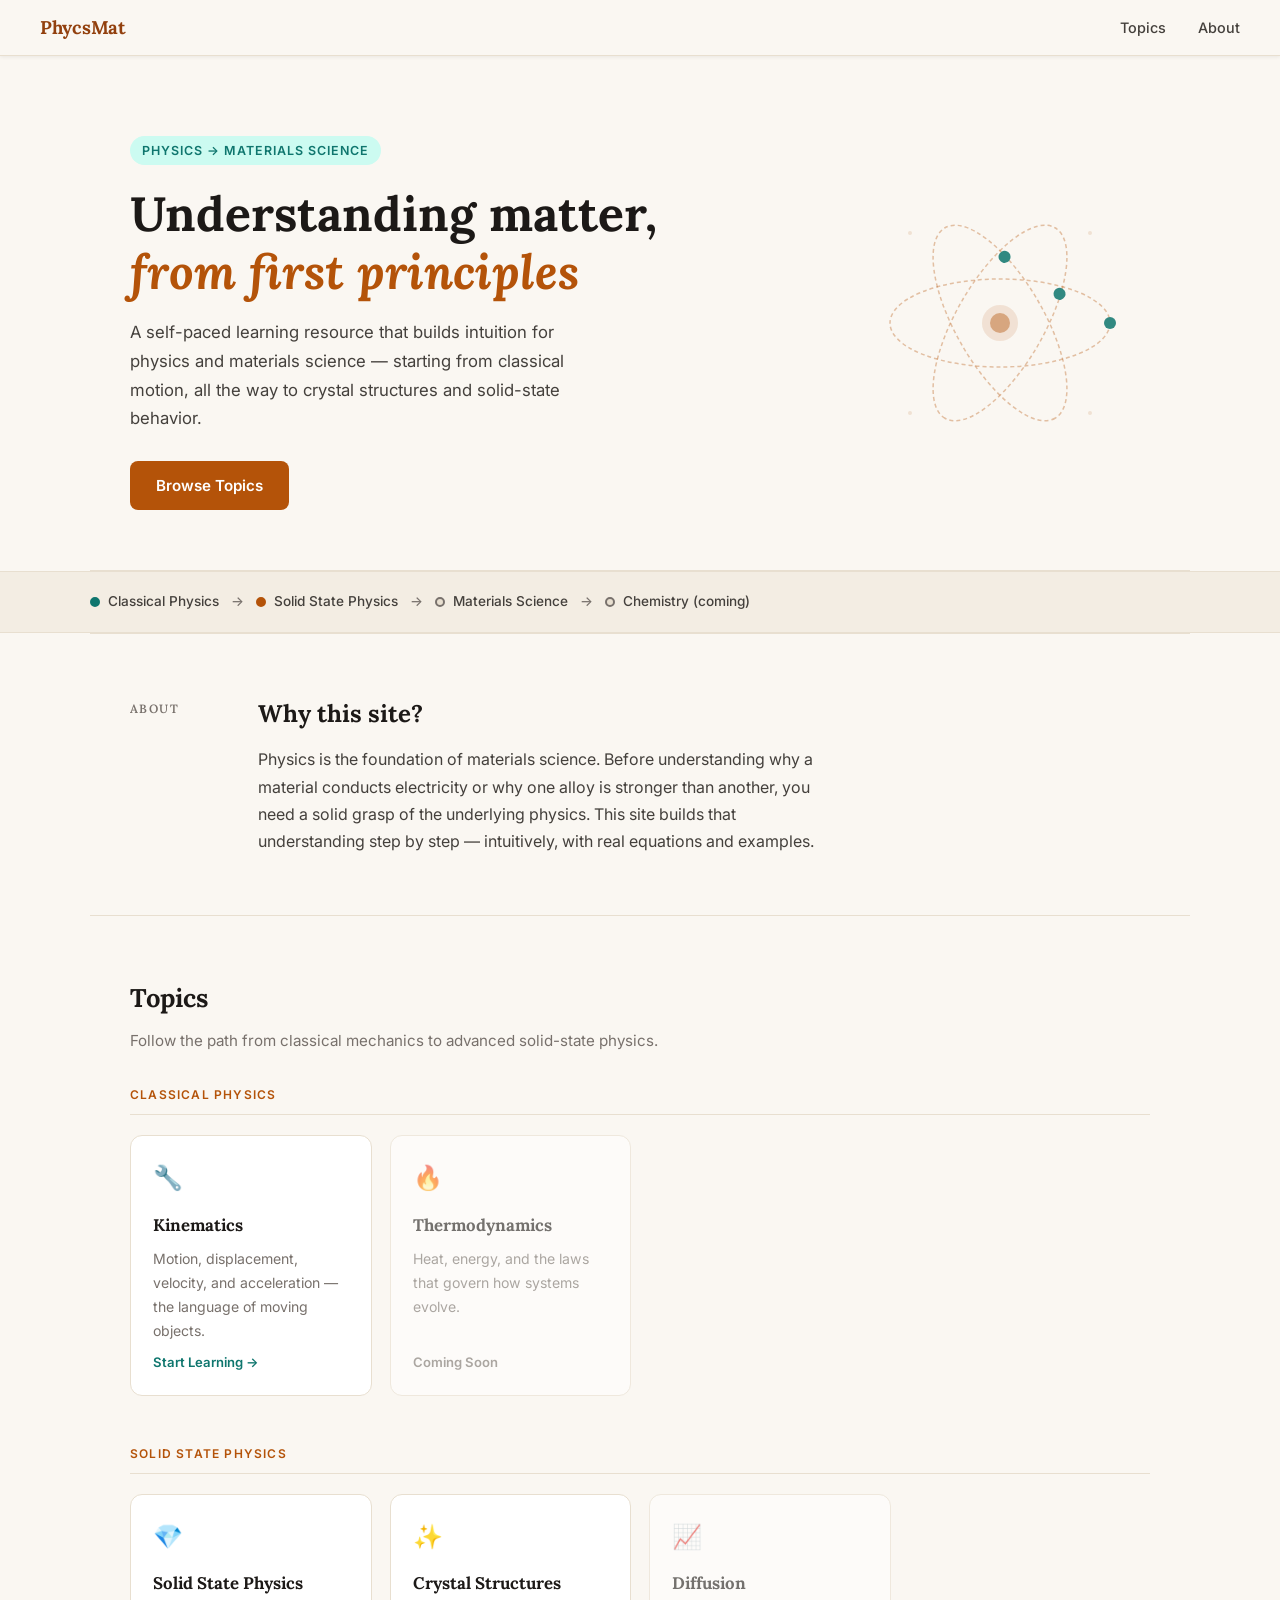
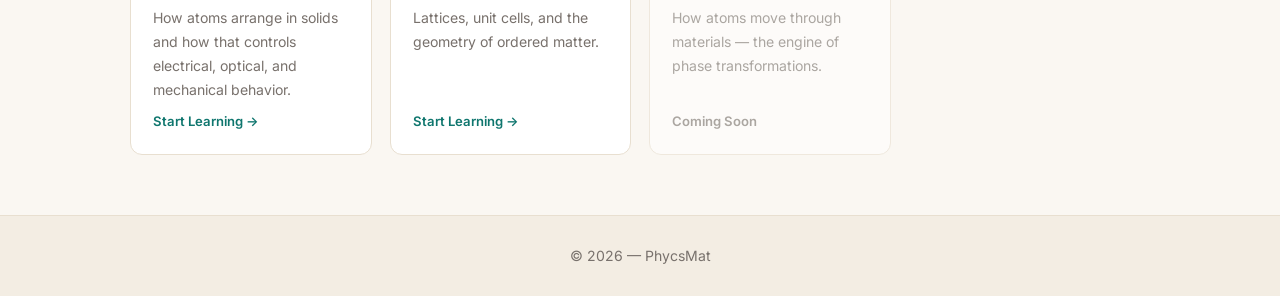
==== commit ee329c36: "Update index.html" ====
--- a/index.html
+++ b/index.html
@@ -3,14 +3,14 @@
 <head>
     <meta charset="UTF-8">
     <meta name="viewport" content="width=device-width, initial-scale=1.0">
-    <title>Fahri Physics — From Fundamentals to Materials Science</title>
+    <title>PhycsMat — From Fundamentals to Materials Science</title>
     <link rel="stylesheet" href="style.css">
 </head>
 <body>
 
 <!-- NAV -->
 <nav>
-    <span class="nav-logo">Fahri Physics</span>
+    <span class="nav-logo">PhycsMat</span>
     <ul class="nav-links">
         <li><a href="#topics">Topics</a></li>
         <li><a href="#about">About</a></li>
@@ -147,7 +147,7 @@
 </section>
 
 <footer>
-    <p>&copy; 2026 Ahmad Nurul Fahri &mdash; Fahri Physics</p>
+    <p>&copy; 2026 &mdash; PhycsMat</p>
 </footer>
 
 </body>
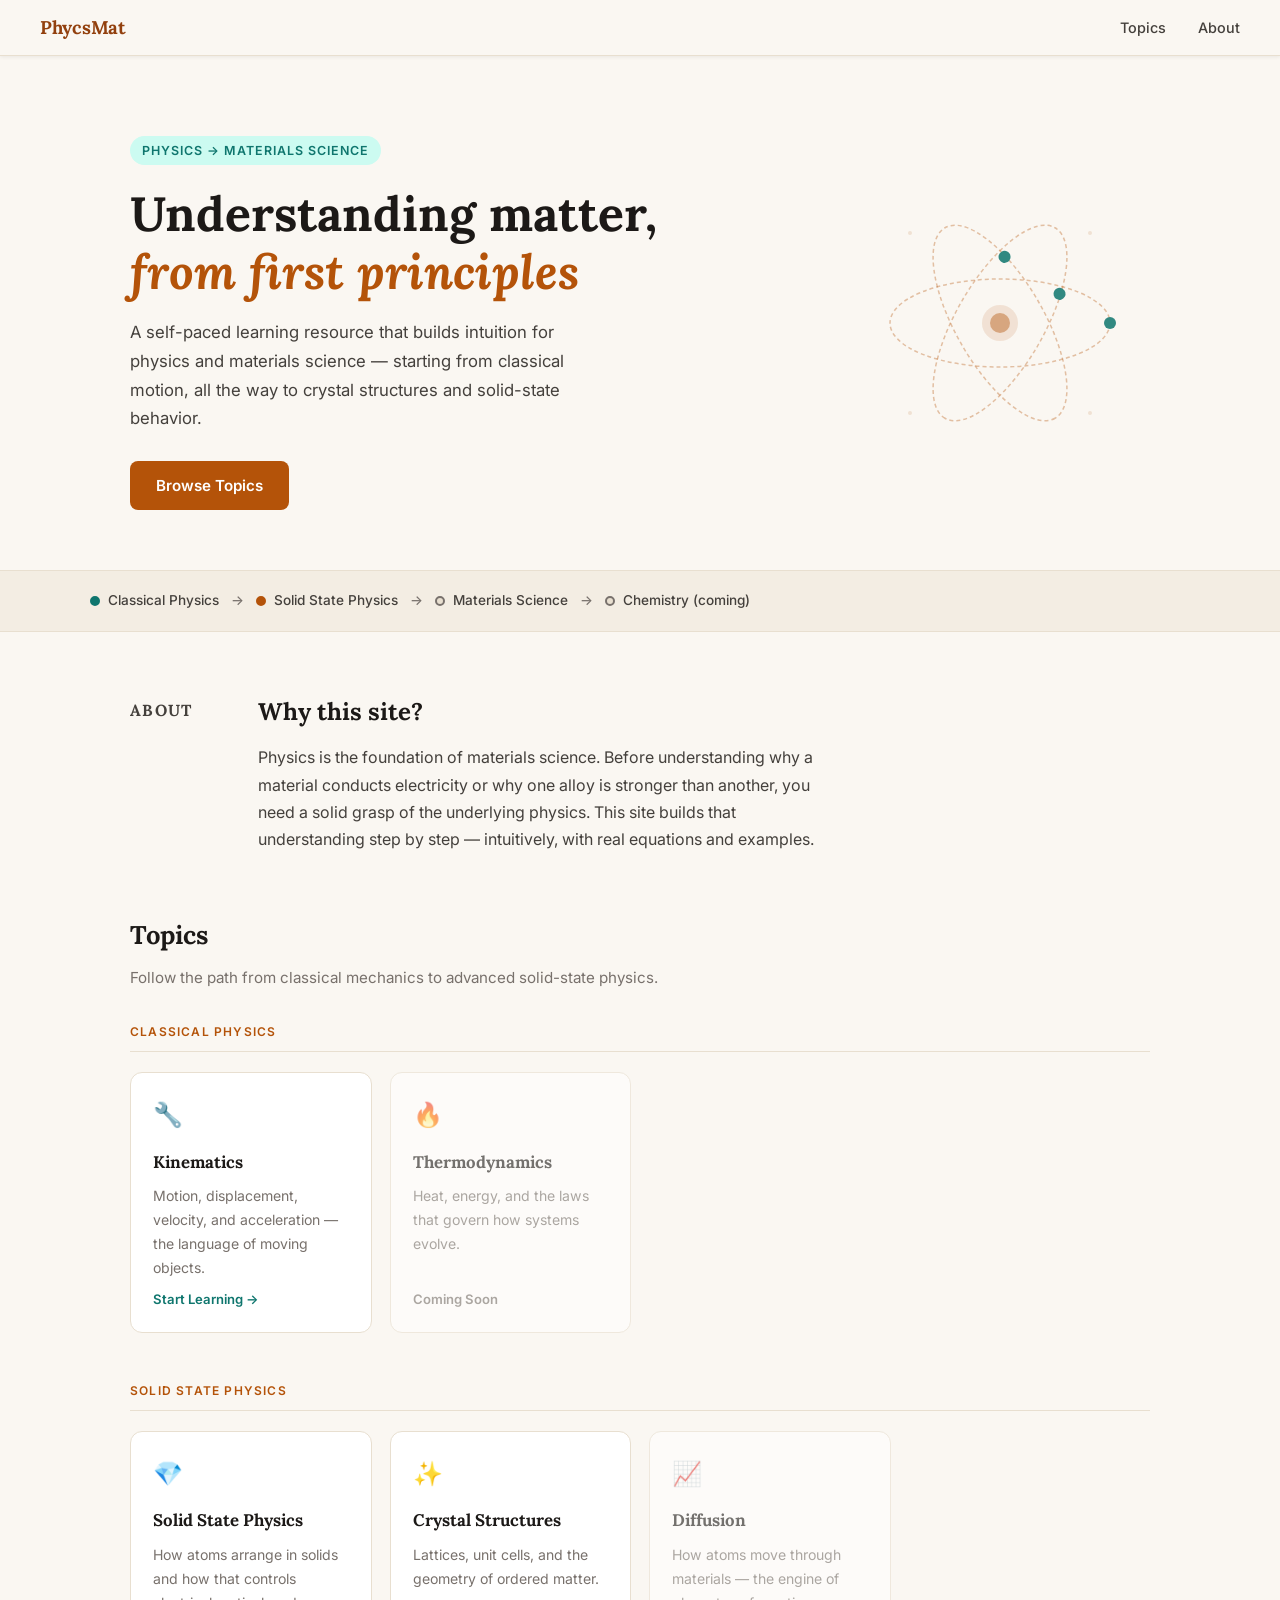
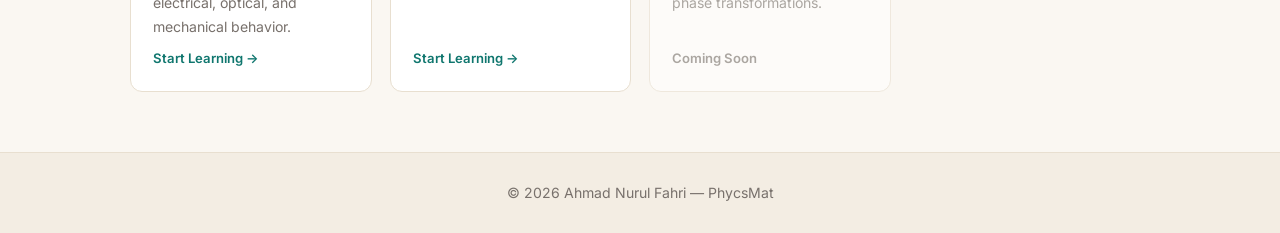
==== commit e9c73aba: "Pending changes exported from your codespace" ====
--- a/index.html
+++ b/index.html
@@ -147,7 +147,7 @@
 </section>
 
 <footer>
-    <p>&copy; 2026 &mdash; PhycsMat</p>
+    <p>&copy; 2026 Ahmad Nurul Fahri &mdash; PhycsMat</p>
 </footer>
 
 </body>
--- a/style.css
+++ b/style.css
@@ -152,14 +152,6 @@
     opacity: 0.85;
 }
 
-/* ===== DIVIDER ===== */
-.section-divider {
-    height: 1px;
-    background: var(--cream-3);
-    max-width: 1100px;
-    margin: 0 auto;
-}
-
 /* ===== ABOUT ===== */
 .about-section {
     max-width: 1100px;
@@ -172,11 +164,11 @@
 
 .about-label {
     font-family: 'Lora', serif;
-    font-size: 0.75rem;
-    font-weight: 600;
-    letter-spacing: 0.12em;
+    font-size: 1rem;
+    font-weight: 700;
+    letter-spacing: 0.08em;
     text-transform: uppercase;
-    color: var(--ink-3);
+    color: var(--ink-2);
     min-width: 80px;
     padding-top: 5px;
 }
